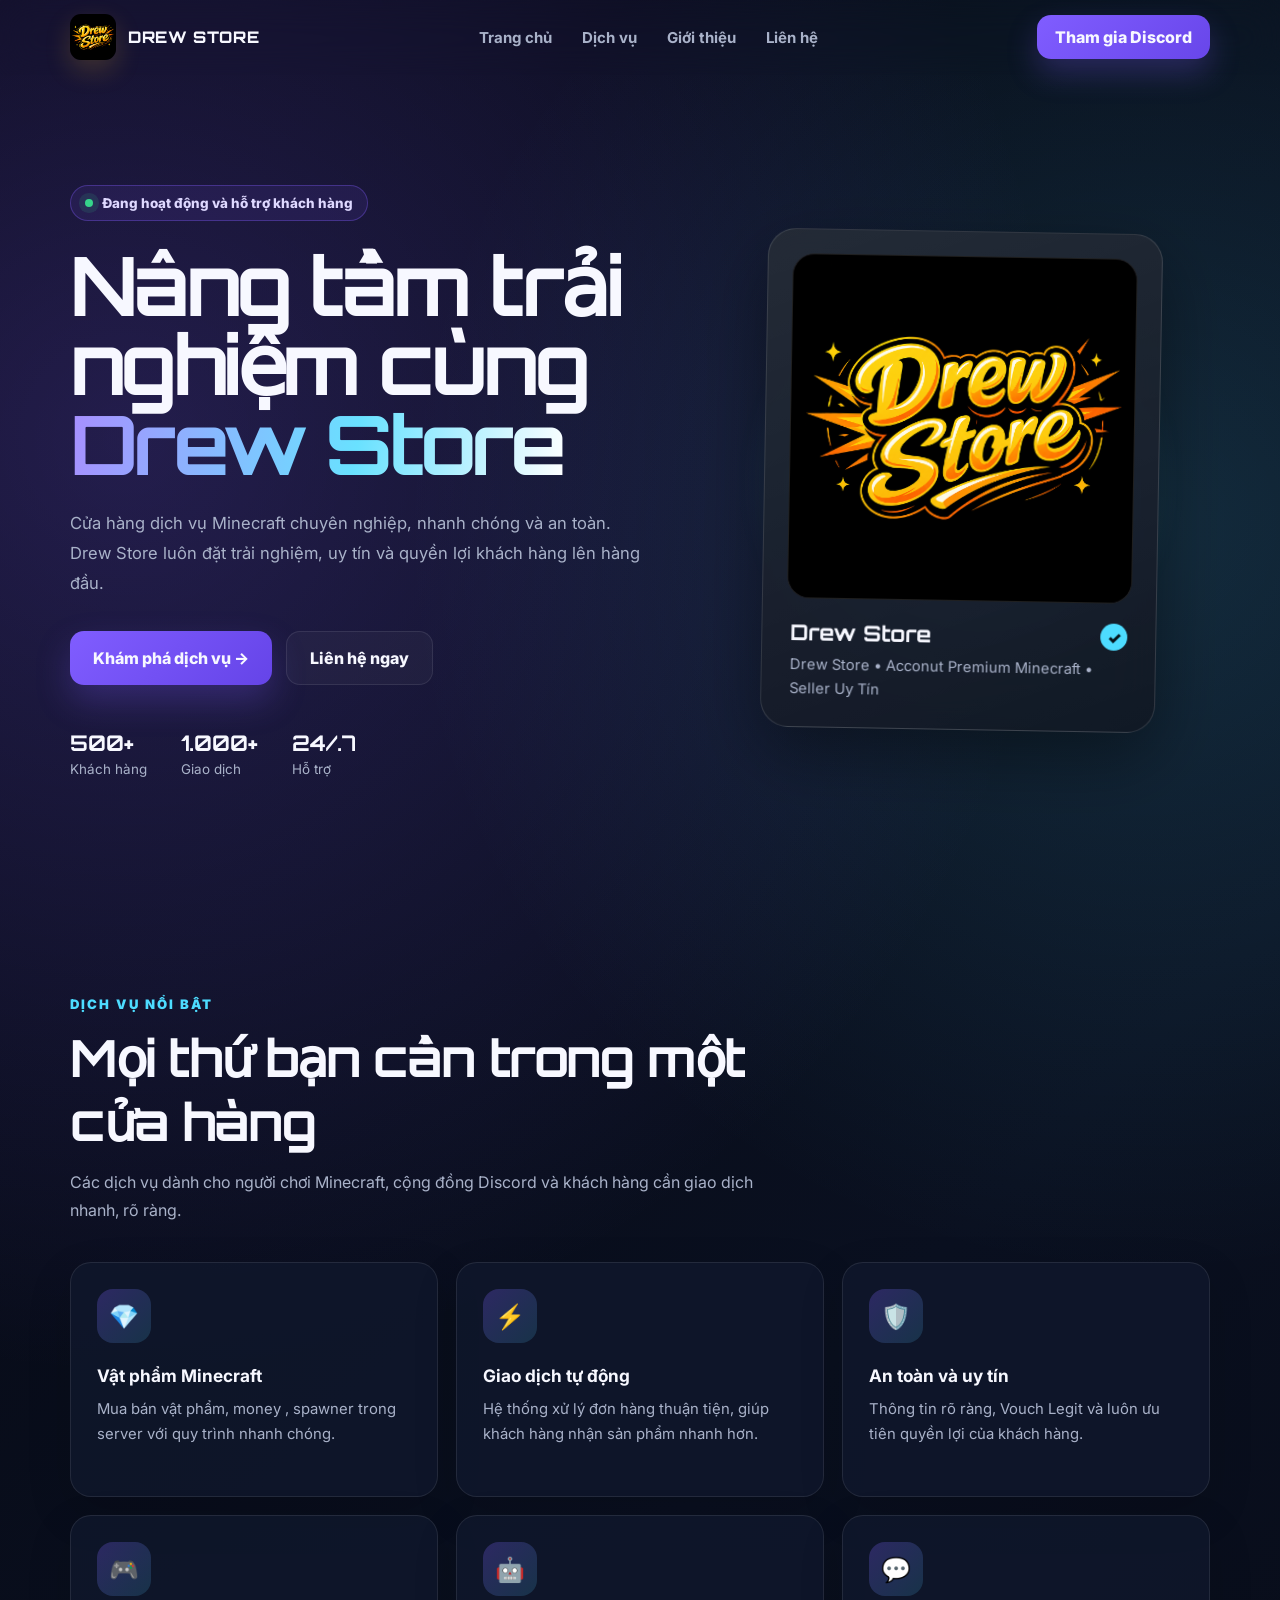
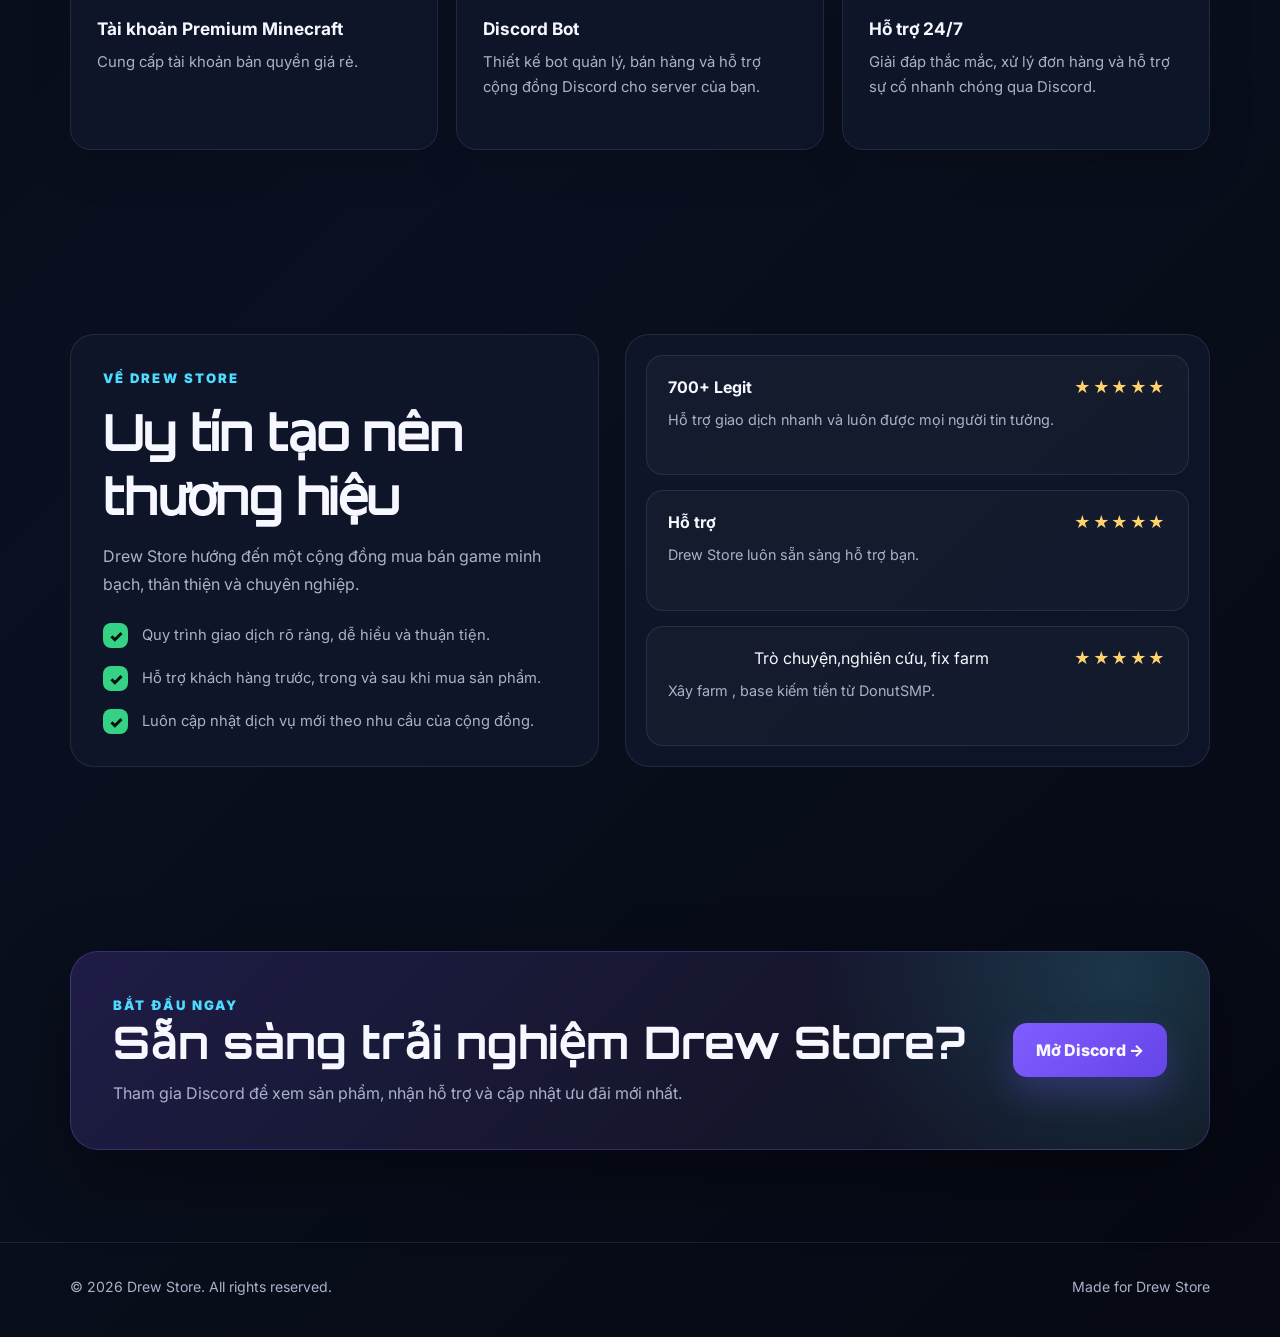
==== index.html @ cfa97493 "Update index.html" ====
<!DOCTYPE html>
<html lang="vi">
<head>
  <meta charset="UTF-8">
  <meta name="viewport" content="width=device-width, initial-scale=1.0">
  <meta name="description" content="Drew Store - Dịch vụ Minecraft uy tín, nhanh chóng và an toàn.">
  <title>Drew Store | Gaming Profile</title>
  <link rel="icon" type="image/png" href="logo.png">
  <link rel="preconnect" href="https://fonts.googleapis.com">
  <link rel="preconnect" href="https://fonts.gstatic.com" crossorigin>
  <link href="https://fonts.googleapis.com/css2?family=Inter:wght@400;500;600;700;800&family=Orbitron:wght@600;700;800&display=swap" rel="stylesheet">

  <style>
    :root{
      --bg:#060814;
      --bg2:#0a1021;
      --card:rgba(17,24,45,.76);
      --line:rgba(255,255,255,.09);
      --text:#f7f8ff;
      --muted:#a9b2c9;
      --purple:#805dff;
      --cyan:#4ddcff;
      --gold:#ffbd25;
      --shadow:0 25px 70px rgba(0,0,0,.4);
    }

    *{box-sizing:border-box;margin:0;padding:0}
    html{scroll-behavior:smooth}
    body{
      min-height:100vh;
      overflow-x:hidden;
      font-family:"Inter",sans-serif;
      color:var(--text);
      background:
        radial-gradient(circle at 10% 15%,rgba(128,93,255,.24),transparent 34%),
        radial-gradient(circle at 90% 18%,rgba(77,220,255,.14),transparent 28%),
        linear-gradient(135deg,#050711 0%,#0a1020 52%,#060913 100%);
    }

    body::before{
      content:"";
      position:fixed;
      inset:0;
      pointer-events:none;
      opacity:.28;
      background-image:
        linear-gradient(rgba(255,255,255,.025) 1px,transparent 1px),
        linear-gradient(90deg,rgba(255,255,255,.025) 1px,transparent 1px);
      background-size:44px 44px;
      mask-image:linear-gradient(to bottom,#000,transparent 95%);
    }

    a{text-decoration:none;color:inherit}
    .container{width:min(1140px,calc(100% - 36px));margin-inline:auto}

    .nav{
      position:sticky;
      top:0;
      z-index:100;
      backdrop-filter:blur(18px);
      border-bottom:1px solid transparent;
      transition:.25s ease;
    }
    .nav.scrolled{
      background:rgba(5,8,18,.82);
      border-color:var(--line);
    }
    .nav-inner{
      height:74px;
      display:flex;
      align-items:center;
      justify-content:space-between;
      gap:24px;
    }
    .brand{
      display:flex;
      align-items:center;
      gap:12px;
      font-family:"Orbitron",sans-serif;
      font-weight:800;
      letter-spacing:.04em;
    }
    .brand img{
      width:46px;
      height:46px;
      object-fit:cover;
      border-radius:11px;
      box-shadow:0 10px 26px rgba(255,189,37,.18);
    }
    .nav-links{
      display:flex;
      gap:30px;
      color:var(--muted);
      font-weight:700;
      font-size:.94rem;
    }
    .nav-links a:hover{color:white}
    .nav-btn,.btn{
      display:inline-flex;
      align-items:center;
      justify-content:center;
      gap:9px;
      border:0;
      border-radius:14px;
      font-weight:800;
      transition:.2s ease;
    }
    .nav-btn{
      padding:12px 18px;
      background:linear-gradient(135deg,var(--purple),#6846ea);
      box-shadow:0 14px 30px rgba(128,93,255,.26);
    }
    .nav-btn:hover,.btn:hover{transform:translateY(-2px)}
    .menu-btn{
      display:none;
      width:44px;
      height:44px;
      border:1px solid var(--line);
      border-radius:12px;
      color:white;
      background:var(--card);
      font-size:1.2rem;
    }

    .hero{
      min-height:calc(100vh - 74px);
      display:grid;
      grid-template-columns:1.08fr .92fr;
      align-items:center;
      gap:58px;
      padding:72px 0 86px;
    }
    .badge{
      display:inline-flex;
      align-items:center;
      gap:9px;
      padding:9px 14px;
      margin-bottom:24px;
      border:1px solid rgba(128,93,255,.34);
      border-radius:999px;
      color:#ded8ff;
      background:rgba(128,93,255,.1);
      font-weight:800;
      font-size:.84rem;
    }
    .badge-dot{
      width:8px;height:8px;border-radius:50%;
      background:#36d58b;
      box-shadow:0 0 0 6px rgba(54,213,139,.12);
    }
    h1{
      font-family:"Orbitron",sans-serif;
      font-size:clamp(3rem,6.4vw,6rem);
      line-height:.97;
      letter-spacing:-.055em;
    }
    .gradient{
      color:transparent;
      background:linear-gradient(100deg,#a88eff,#69e1ff 58%,#fff);
      background-clip:text;
      -webkit-background-clip:text;
    }
    .hero p{
      max-width:650px;
      margin-top:26px;
      color:var(--muted);
      line-height:1.8;
      font-size:1.04rem;
    }
    .hero-actions{
      display:flex;
      flex-wrap:wrap;
      gap:14px;
      margin-top:32px;
    }
    .btn{
      min-height:54px;
      padding:0 23px;
    }
    .btn-primary{
      background:linear-gradient(135deg,var(--purple),#6544e8);
      box-shadow:0 16px 34px rgba(128,93,255,.25);
    }
    .btn-secondary{
      border:1px solid var(--line);
      background:rgba(255,255,255,.035);
    }
    .stats{
      display:flex;
      flex-wrap:wrap;
      gap:34px;
      margin-top:44px;
    }
    .stat strong{
      display:block;
      font-family:"Orbitron",sans-serif;
      font-size:1.35rem;
    }
    .stat span{
      display:block;
      margin-top:5px;
      color:var(--muted);
      font-size:.84rem;
    }

    .profile-wrap{position:relative;display:grid;place-items:center}
    .glow{
      position:absolute;
      width:430px;height:430px;border-radius:50%;
      background:radial-gradient(circle,rgba(128,93,255,.26),rgba(77,220,255,.1) 50%,transparent 72%);
      filter:blur(8px);
      animation:pulse 4s ease-in-out infinite;
    }
    @keyframes pulse{50%{transform:scale(1.06);opacity:.75}}
    .profile-card{
      position:relative;
      width:min(100%,395px);
      padding:24px;
      border:1px solid rgba(255,255,255,.13);
      border-radius:28px;
      background:
        linear-gradient(160deg,rgba(255,255,255,.1),rgba(255,255,255,.025)),
        rgba(10,16,29,.88);
      box-shadow:var(--shadow);
      backdrop-filter:blur(20px);
      transform:rotate(1deg);
    }
    .logo-frame{
      width:100%;
      aspect-ratio:1;
      overflow:hidden;
      border:1px solid rgba(255,255,255,.12);
      border-radius:22px;
      background:#000;
      box-shadow:inset 0 0 50px rgba(128,93,255,.13);
    }
    .logo-frame img{
      width:100%;
      height:100%;
      display:block;
      object-fit:cover;
      object-position:center;
    }
    .profile-info{padding:20px 4px 2px}
    .profile-row{
      display:flex;
      align-items:center;
      justify-content:space-between;
      gap:14px;
    }
    .profile-info h2{
      font-family:"Orbitron",sans-serif;
      font-size:1.35rem;
    }
    .verified{
      width:27px;height:27px;
      display:grid;place-items:center;
      border-radius:50%;
      color:#041219;
      background:var(--cyan);
      font-weight:900;
    }
    .profile-info p{
      margin-top:8px;
      color:var(--muted);
      line-height:1.6;
      font-size:.92rem;
    }

    section{padding:92px 0}
    .section-head{max-width:700px;margin-bottom:38px}
    .eyebrow{
      color:var(--cyan);
      font-size:.82rem;
      font-weight:900;
      letter-spacing:.16em;
      text-transform:uppercase;
    }
    .section-title{
      margin-top:12px;
      font-family:"Orbitron",sans-serif;
      font-size:clamp(2rem,4vw,3.2rem);
      letter-spacing:-.04em;
    }
    .section-desc{
      margin-top:15px;
      color:var(--muted);
      line-height:1.75;
    }

    .services{
      display:grid;
      grid-template-columns:repeat(3,1fr);
      gap:18px;
    }
    .service{
      min-height:235px;
      padding:26px;
      border:1px solid var(--line);
      border-radius:21px;
      background:var(--card);
      box-shadow:0 16px 45px rgba(0,0,0,.14);
      transition:.25s ease;
    }
    .service:hover{
      transform:translateY(-7px);
      border-color:rgba(128,93,255,.44);
    }
    .service-icon{
      width:54px;height:54px;
      display:grid;place-items:center;
      border-radius:16px;
      font-size:1.5rem;
      background:linear-gradient(135deg,rgba(128,93,255,.27),rgba(77,220,255,.15));
    }
    .service h3{margin-top:22px;font-size:1.08rem}
    .service p{margin-top:11px;color:var(--muted);line-height:1.7;font-size:.93rem}

    .about-grid{
      display:grid;
      grid-template-columns:.95fr 1.05fr;
      gap:26px;
    }
    .panel{
      border:1px solid var(--line);
      border-radius:24px;
      background:var(--card);
    }
    .about-panel{padding:32px}
    .checks{display:grid;gap:18px;margin-top:25px}
    .check{display:flex;gap:14px}
    .check-mark{
      width:25px;height:25px;flex:0 0 auto;
      display:grid;place-items:center;
      border-radius:8px;
      color:#04110a;
      background:#35d286;
      font-weight:900;
    }
    .check p{color:var(--muted);line-height:1.65;font-size:.92rem}
    .reviews{display:grid;gap:15px;padding:20px}
    .review{
      padding:21px;
      border:1px solid var(--line);
      border-radius:17px;
      background:rgba(255,255,255,.028);
    }
    .review-top{display:flex;justify-content:space-between;gap:15px}
    .stars{color:#ffd26b;letter-spacing:.1em}
    .review p{margin-top:11px;color:var(--muted);line-height:1.65;font-size:.9rem}

    .cta{
      padding:42px;
      display:flex;
      align-items:center;
      justify-content:space-between;
      gap:30px;
      border:1px solid rgba(128,93,255,.28);
      border-radius:28px;
      background:
        radial-gradient(circle at 92% 12%,rgba(77,220,255,.17),transparent 28%),
        linear-gradient(135deg,rgba(128,93,255,.18),rgba(255,255,255,.035));
      box-shadow:var(--shadow);
    }
    .cta h2{
      font-family:"Orbitron",sans-serif;
      font-size:clamp(1.7rem,4vw,2.8rem);
    }
    .cta p{margin-top:11px;color:var(--muted);line-height:1.6}

    footer{
      padding:35px 0 42px;
      border-top:1px solid var(--line);
      color:var(--muted);
      font-size:.88rem;
    }
    .footer-inner{
      display:flex;
      align-items:center;
      justify-content:space-between;
      gap:20px;
    }

    .reveal{
      opacity:0;
      transform:translateY(24px);
      transition:opacity .7s ease,transform .7s ease;
    }
    .reveal.show{opacity:1;transform:none}

    @media(max-width:860px){
      .nav-links{
        position:fixed;
        top:74px;
        left:18px;
        right:18px;
        display:none;
        flex-direction:column;
        padding:20px;
        border:1px solid var(--line);
        border-radius:18px;
        background:rgba(7,11,22,.97);
        box-shadow:var(--shadow);
      }
      .nav-links.open{display:flex}
      .nav-btn{display:none}
      .menu-btn{display:grid;place-items:center}
      .hero{grid-template-columns:1fr;text-align:center;padding-top:56px}
      .hero p{margin-inline:auto}
      .hero-actions,.stats{justify-content:center}
      .profile-wrap{margin-top:20px}
      .services{grid-template-columns:1fr 1fr}
      .about-grid{grid-template-columns:1fr}
      .cta{align-items:flex-start;flex-direction:column}
    }

    @media(max-width:560px){
      .container{width:min(100% - 26px,1140px)}
      h1{font-size:clamp(2.6rem,16vw,4rem)}
      .hero-actions{flex-direction:column}
      .btn{width:100%}
      .services{grid-template-columns:1fr}
      section{padding:72px 0}
      .cta{padding:28px}
      .footer-inner{flex-direction:column;text-align:center}
      .glow{width:310px;height:310px}
    }
  </style>
</head>

<body>
  <nav class="nav" id="nav">
    <div class="container nav-inner">
      <a class="brand" href="#home">
        <img src="logo.png" alt="Drew Store">
        <span>DREW STORE</span>
      </a>

      <div class="nav-links" id="navLinks">
        <a href="#home">Trang chủ</a>
        <a href="#services">Dịch vụ</a>
        <a href="#about">Giới thiệu</a>
        <a href="#contact">Liên hệ</a>
      </div>

      <a class="nav-btn" href="https://discord.gg/drewstore" target="_blank" rel="noopener">Tham gia Discord</a>
      <button class="menu-btn" id="menuBtn" aria-label="Mở menu">☰</button>
    </div>
  </nav>

  <main>
    <section class="container hero" id="home">
      <div class="reveal">
        <div class="badge"><span class="badge-dot"></span>Đang hoạt động và hỗ trợ khách hàng</div>
        <h1>Nâng tầm trải nghiệm cùng <span class="gradient">Drew Store</span></h1>
        <p>Cửa hàng dịch vụ Minecraft chuyên nghiệp, nhanh chóng và an toàn. Drew Store luôn đặt trải nghiệm, uy tín và quyền lợi khách hàng lên hàng đầu.</p>

        <div class="hero-actions">
          <a class="btn btn-primary" href="#services">Khám phá dịch vụ →</a>
          <a class="btn btn-secondary" href="#contact">Liên hệ ngay</a>
        </div>

        <div class="stats">
          <div class="stat"><strong>500+</strong><span>Khách hàng</span></div>
          <div class="stat"><strong>1.000+</strong><span>Giao dịch</span></div>
          <div class="stat"><strong>24/.7</strong><span>Hỗ trợ</span></div>
        </div>
      </div>

      <div class="profile-wrap reveal">
        <div class="glow"></div>
        <article class="profile-card">
          <div class="logo-frame">
            <img src="logo.png" alt="Logo Drew Store">
          </div>

          <div class="profile-info">
            <div class="profile-row">
              <h2>Drew Store</h2>
              <span class="verified">✓</span>
            </div>
            <p>Drew Store • Acconut Premium Minecraft • Seller Uy Tín</p>
          </div>
        </article>
      </div>
    </section>

    <section id="services">
      <div class="container">
        <div class="section-head reveal">
          <span class="eyebrow">Dịch vụ nổi bật</span>
          <h2 class="section-title">Mọi thứ bạn cần trong một cửa hàng</h2>
          <p class="section-desc">Các dịch vụ dành cho người chơi Minecraft, cộng đồng Discord và khách hàng cần giao dịch nhanh, rõ ràng.</p>
        </div>

        <div class="services">
          <article class="service reveal"><div class="service-icon">💎</div><h3>Vật phẩm Minecraft</h3><p>Mua bán vật phẩm, money , spawner trong server với quy trình nhanh chóng.</p></article>
          <article class="service reveal"><div class="service-icon">⚡</div><h3>Giao dịch tự động</h3><p>Hệ thống xử lý đơn hàng thuận tiện, giúp khách hàng nhận sản phẩm nhanh hơn.</p></article>
          <article class="service reveal"><div class="service-icon">🛡️</div><h3>An toàn và uy tín</h3><p>Thông tin rõ ràng, Vouch Legit và luôn ưu tiên quyền lợi của khách hàng.</p></article>
          <article class="service reveal"><div class="service-icon">🎮</div><h3>Tài khoản Premium Minecraft</h3><p>Cung cấp tài khoản bản quyền giá rẻ.</p></article>
          <article class="service reveal"><div class="service-icon">🤖</div><h3>Discord Bot</h3><p>Thiết kế bot quản lý, bán hàng và hỗ trợ cộng đồng Discord cho server của bạn.</p></article>
          <article class="service reveal"><div class="service-icon">💬</div><h3>Hỗ trợ 24/7</h3><p>Giải đáp thắc mắc, xử lý đơn hàng và hỗ trợ sự cố nhanh chóng qua Discord.</p></article>
        </div>
      </div>
    </section>

    <section id="about">
      <div class="container about-grid">
        <article class="panel about-panel reveal">
          <span class="eyebrow">Về Drew Store</span>
          <h2 class="section-title">Uy tín tạo nên thương hiệu</h2>
          <p class="section-desc">Drew Store hướng đến một cộng đồng mua bán game minh bạch, thân thiện và chuyên nghiệp.</p>
          <div class="checks">
            <div class="check"><span class="check-mark">✓</span><p>Quy trình giao dịch rõ ràng, dễ hiểu và thuận tiện.</p></div>
            <div class="check"><span class="check-mark">✓</span><p>Hỗ trợ khách hàng trước, trong và sau khi mua sản phẩm.</p></div>
            <div class="check"><span class="check-mark">✓</span><p>Luôn cập nhật dịch vụ mới theo nhu cầu của cộng đồng.</p></div>
          </div>
        </article>

        <div class="panel reviews reveal">
          <article class="review"><div class="review-top"><strong>700+ Legit</strong><span class="stars">★★★★★</span></div><p>Hỗ trợ giao dịch nhanh và luôn được mọi người tin tưởng.</p></article>
          <article class="review"><div class="review-top"><strong>Hỗ trợ</strong><span class="stars">★★★★★</span></div><p>Drew Store luôn sẵn sàng hỗ trợ bạn.</p></article>
          <article class="review"><div class="review-top"><strong></strong>Trò chuyện,nghiên cứu, fix farm</strong><span class="stars">★★★★★</span></div><p>Xây farm , base kiếm tiền từ DonutSMP.</p></article>
        </div>
      </div>
    </section>

    <section id="contact">
      <div class="container">
        <div class="cta reveal">
          <div>
            <span class="eyebrow">Bắt đầu ngay</span>
            <h2>Sẵn sàng trải nghiệm Drew Store?</h2>
            <p>Tham gia Discord để xem sản phẩm, nhận hỗ trợ và cập nhật ưu đãi mới nhất.</p>
          </div>
          <a class="btn btn-primary" href="https://discord.gg/drewstore" target="_blank" rel="noopener">Mở Discord →</a>
        </div>
      </div>
    </section>
  </main>

  <footer>
    <div class="container footer-inner">
      <p>© <span id="year"></span> Drew Store. All rights reserved.</p>
      <p>Made for Drew Store</p>
    </div>
  </footer>

  <script>
    const nav = document.getElementById("nav");
    const menuBtn = document.getElementById("menuBtn");
    const navLinks = document.getElementById("navLinks");

    window.addEventListener("scroll", () => {
      nav.classList.toggle("scrolled", window.scrollY > 14);
    });

    menuBtn.addEventListener("click", () => {
      navLinks.classList.toggle("open");
      menuBtn.textContent = navLinks.classList.contains("open") ? "✕" : "☰";
    });

    document.querySelectorAll(".nav-links a").forEach(link => {
      link.addEventListener("click", () => {
        navLinks.classList.remove("open");
        menuBtn.textContent = "☰";
      });
    });

    const observer = new IntersectionObserver(entries => {
      entries.forEach(entry => {
        if (entry.isIntersecting) {
          entry.target.classList.add("show");
          observer.unobserve(entry.target);
        }
      });
    }, { threshold: 0.12 });

    document.querySelectorAll(".reveal").forEach(el => observer.observe(el));
    document.getElementById("year").textContent = new Date().getFullYear();
  </script>
</body>
</html>
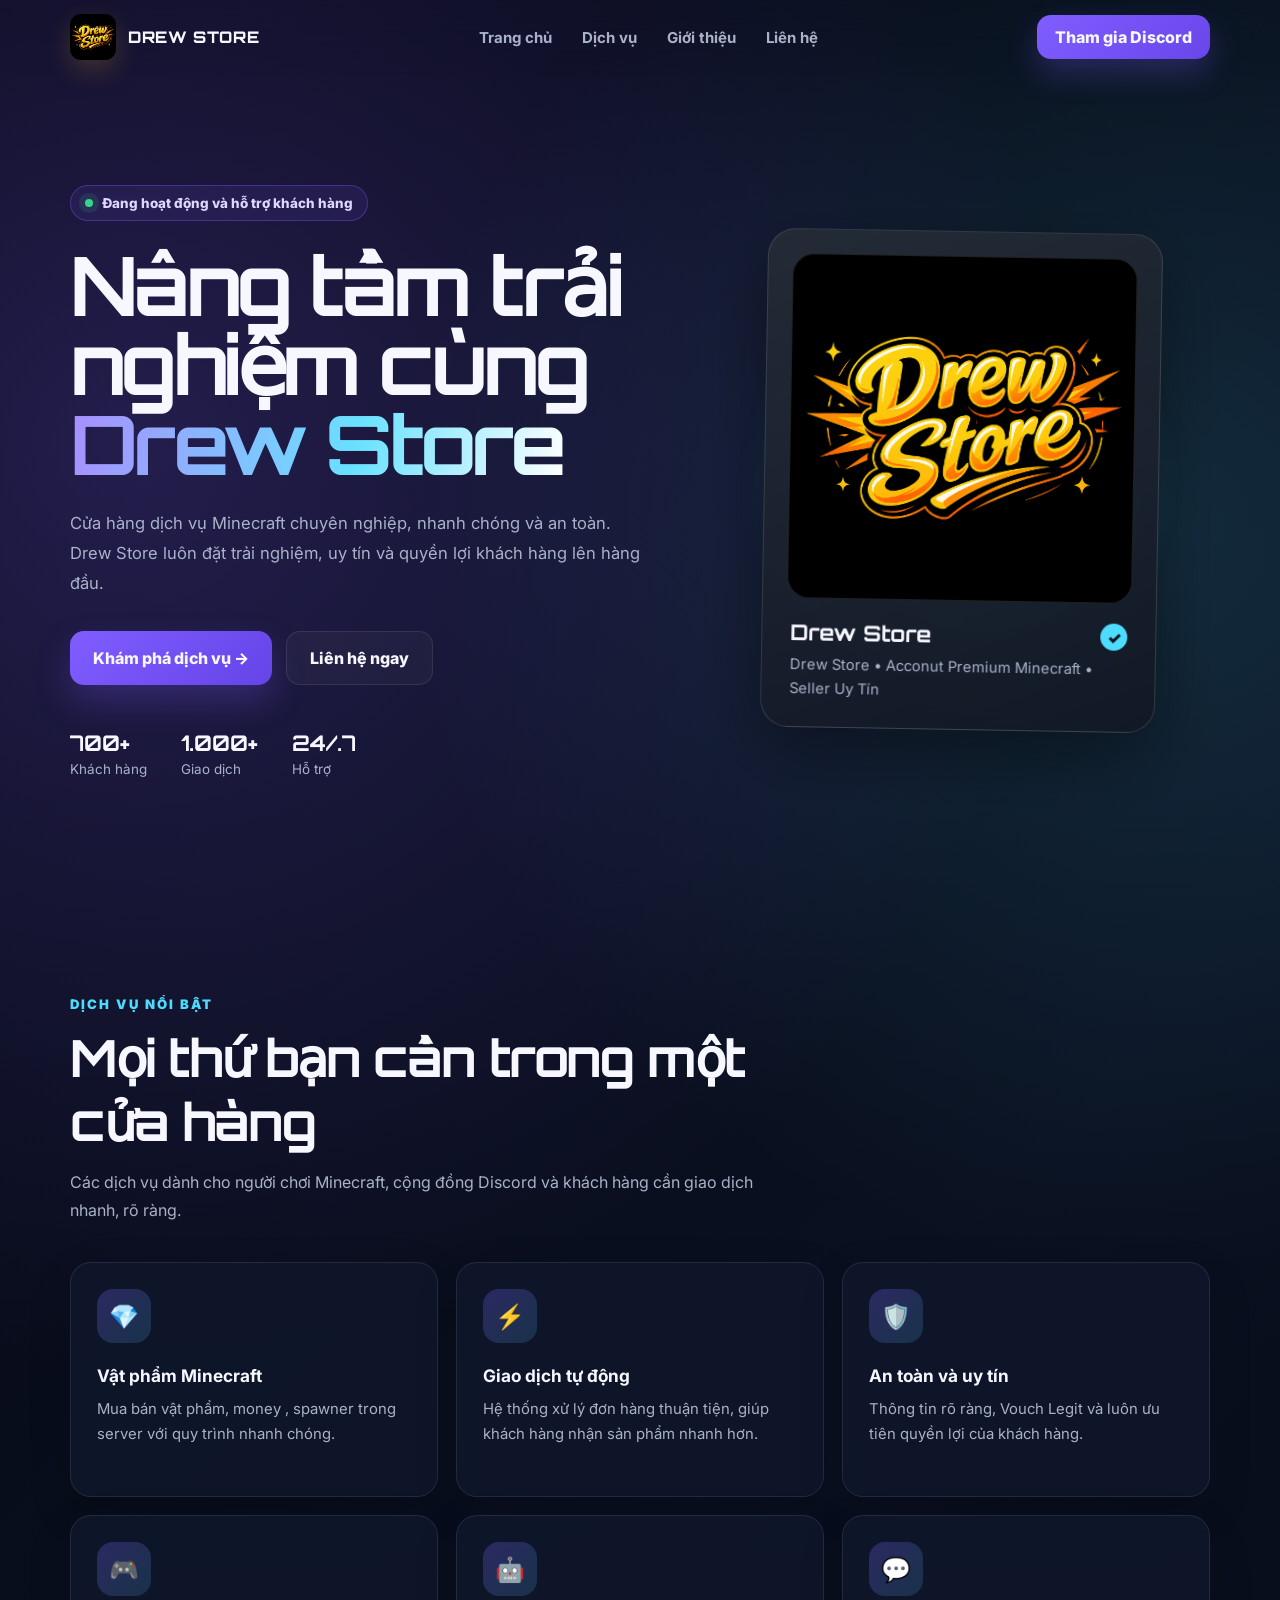
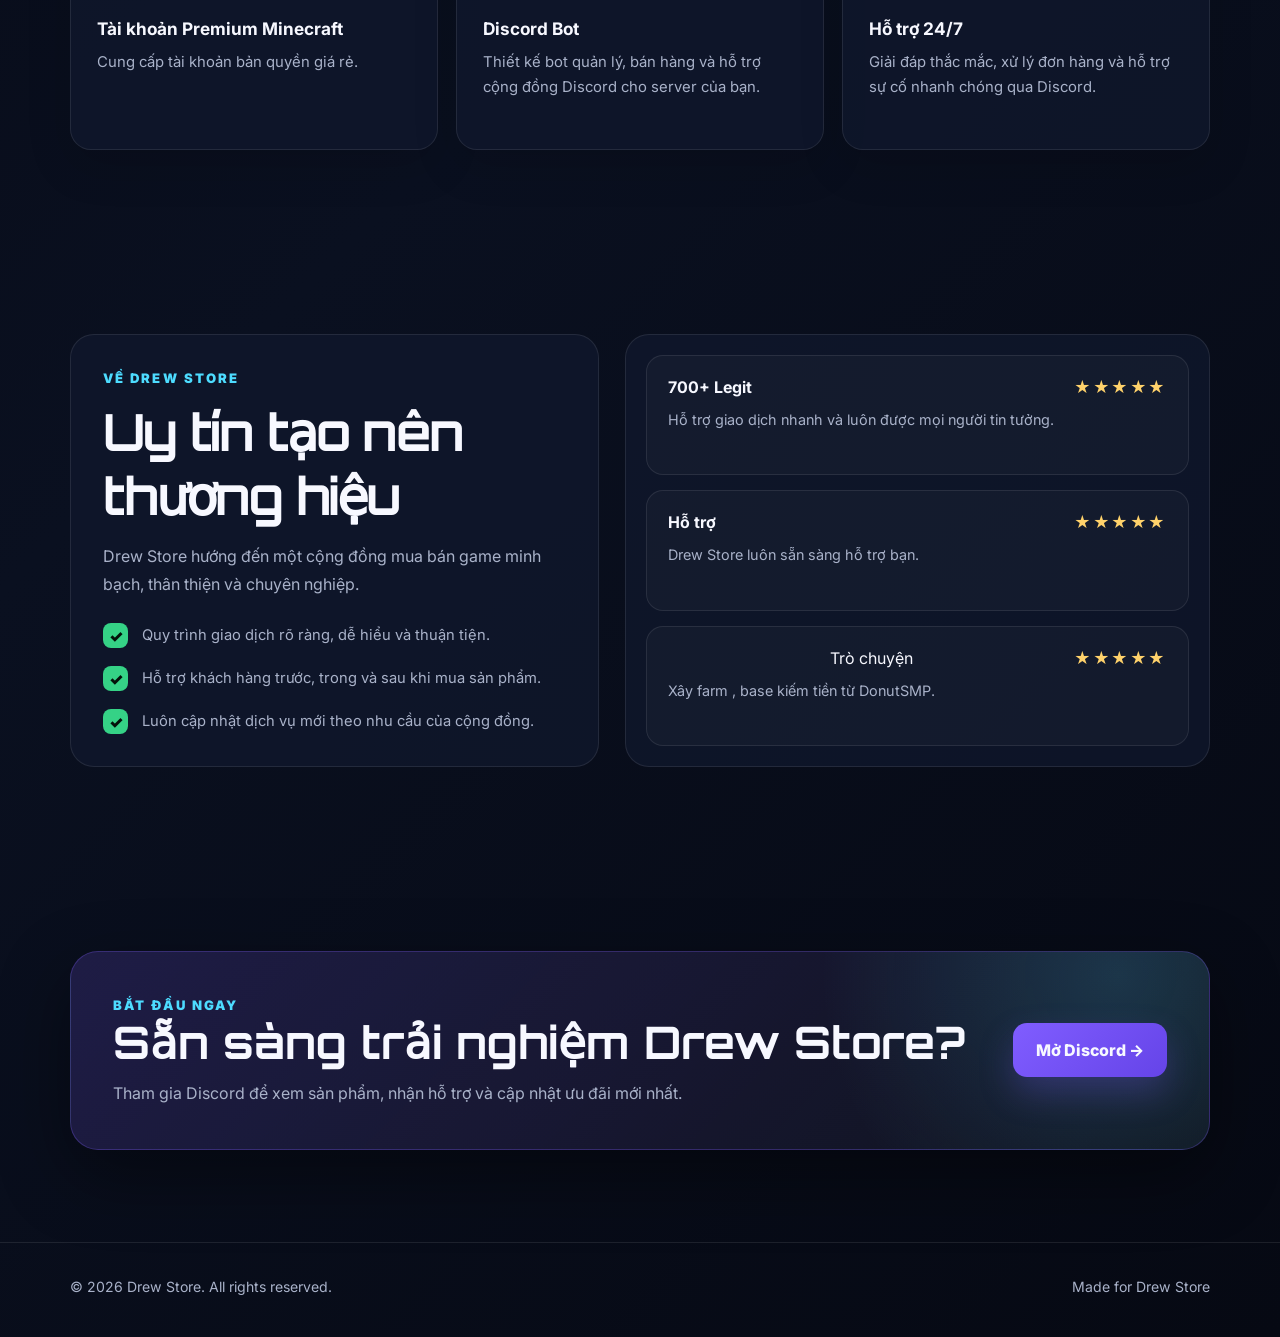
==== commit 9a57570b: "Update index.html" ====
--- a/index.html
+++ b/index.html
@@ -461,7 +461,7 @@
         </div>
 
         <div class="stats">
-          <div class="stat"><strong>500+</strong><span>Khách hàng</span></div>
+          <div class="stat"><strong>700+</strong><span>Khách hàng</span></div>
           <div class="stat"><strong>1.000+</strong><span>Giao dịch</span></div>
           <div class="stat"><strong>24/.7</strong><span>Hỗ trợ</span></div>
         </div>
@@ -520,7 +520,7 @@
         <div class="panel reviews reveal">
           <article class="review"><div class="review-top"><strong>700+ Legit</strong><span class="stars">★★★★★</span></div><p>Hỗ trợ giao dịch nhanh và luôn được mọi người tin tưởng.</p></article>
           <article class="review"><div class="review-top"><strong>Hỗ trợ</strong><span class="stars">★★★★★</span></div><p>Drew Store luôn sẵn sàng hỗ trợ bạn.</p></article>
-          <article class="review"><div class="review-top"><strong></strong>Trò chuyện,nghiên cứu, fix farm</strong><span class="stars">★★★★★</span></div><p>Xây farm , base kiếm tiền từ DonutSMP.</p></article>
+          <article class="review"><div class="review-top"><strong></strong>Trò chuyện</strong><span class="stars">★★★★★</span></div><p>Xây farm , base kiếm tiền từ DonutSMP.</p></article>
         </div>
       </div>
     </section>
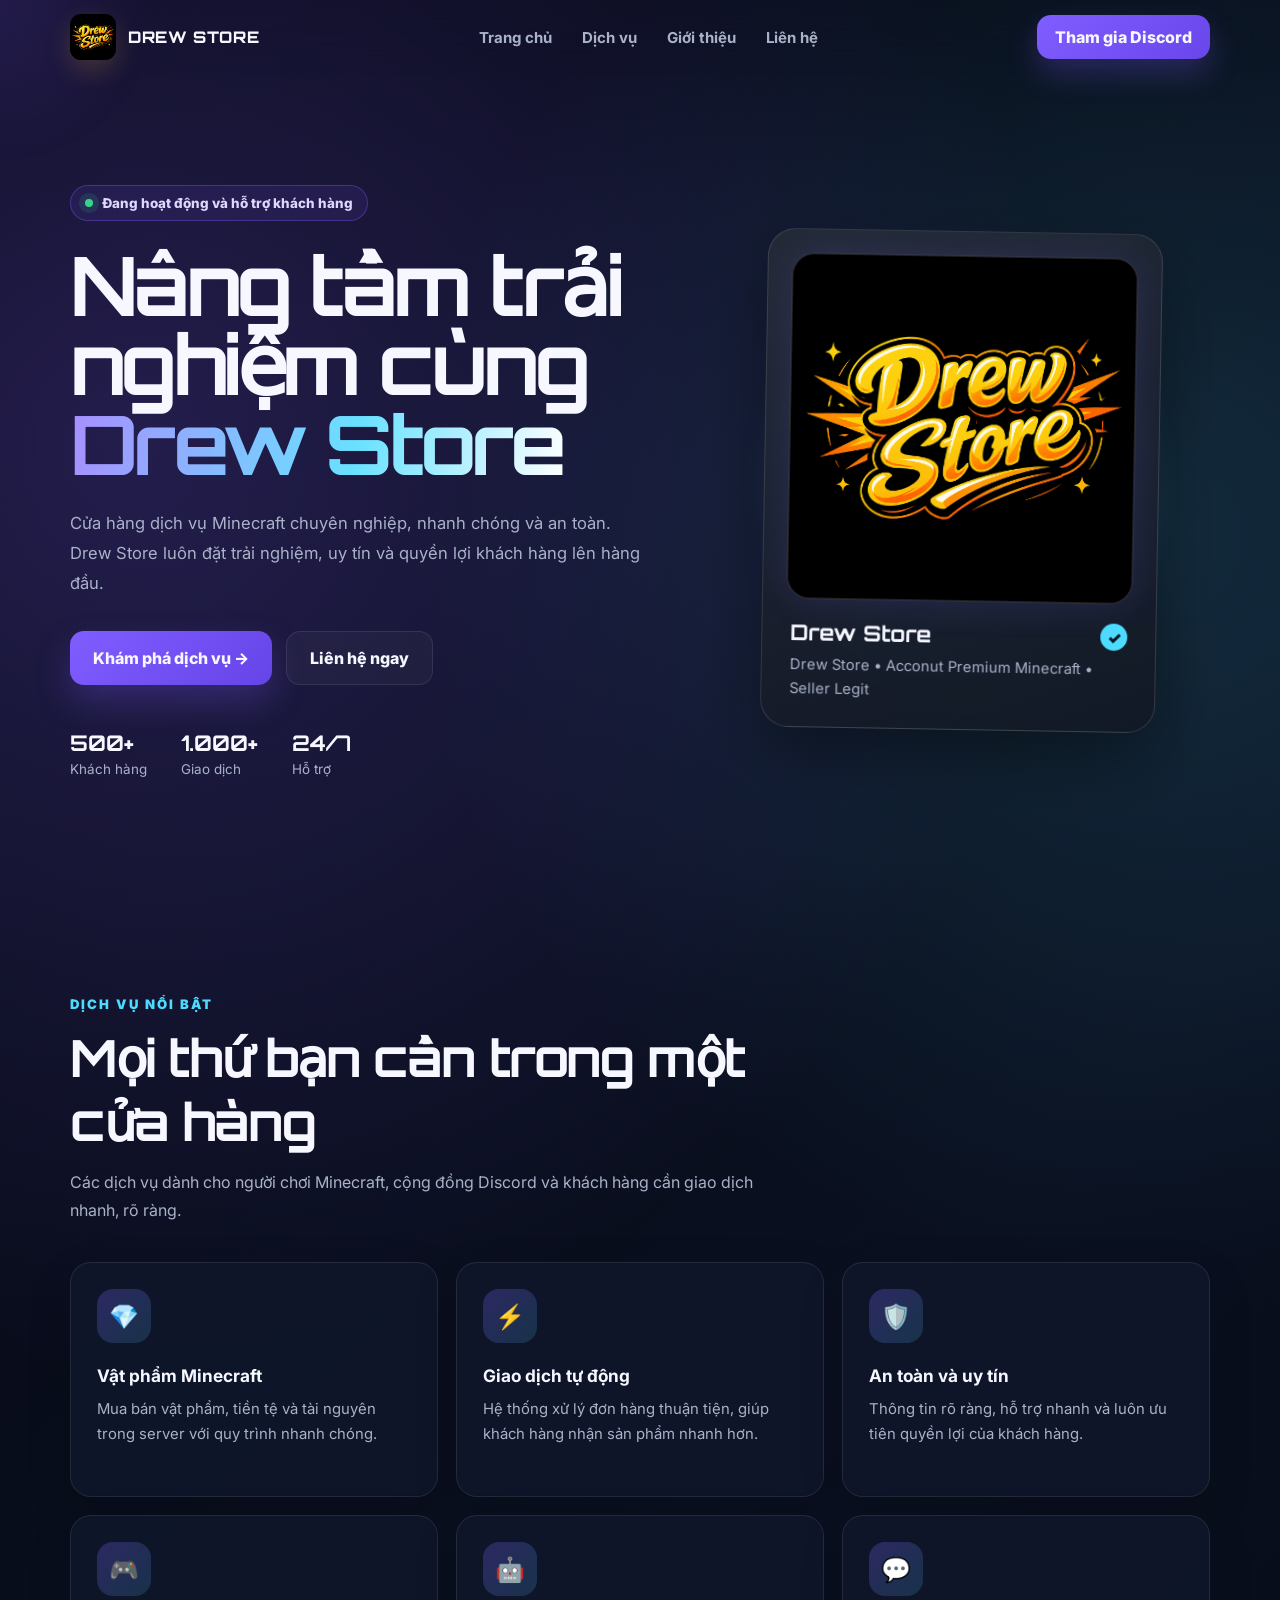
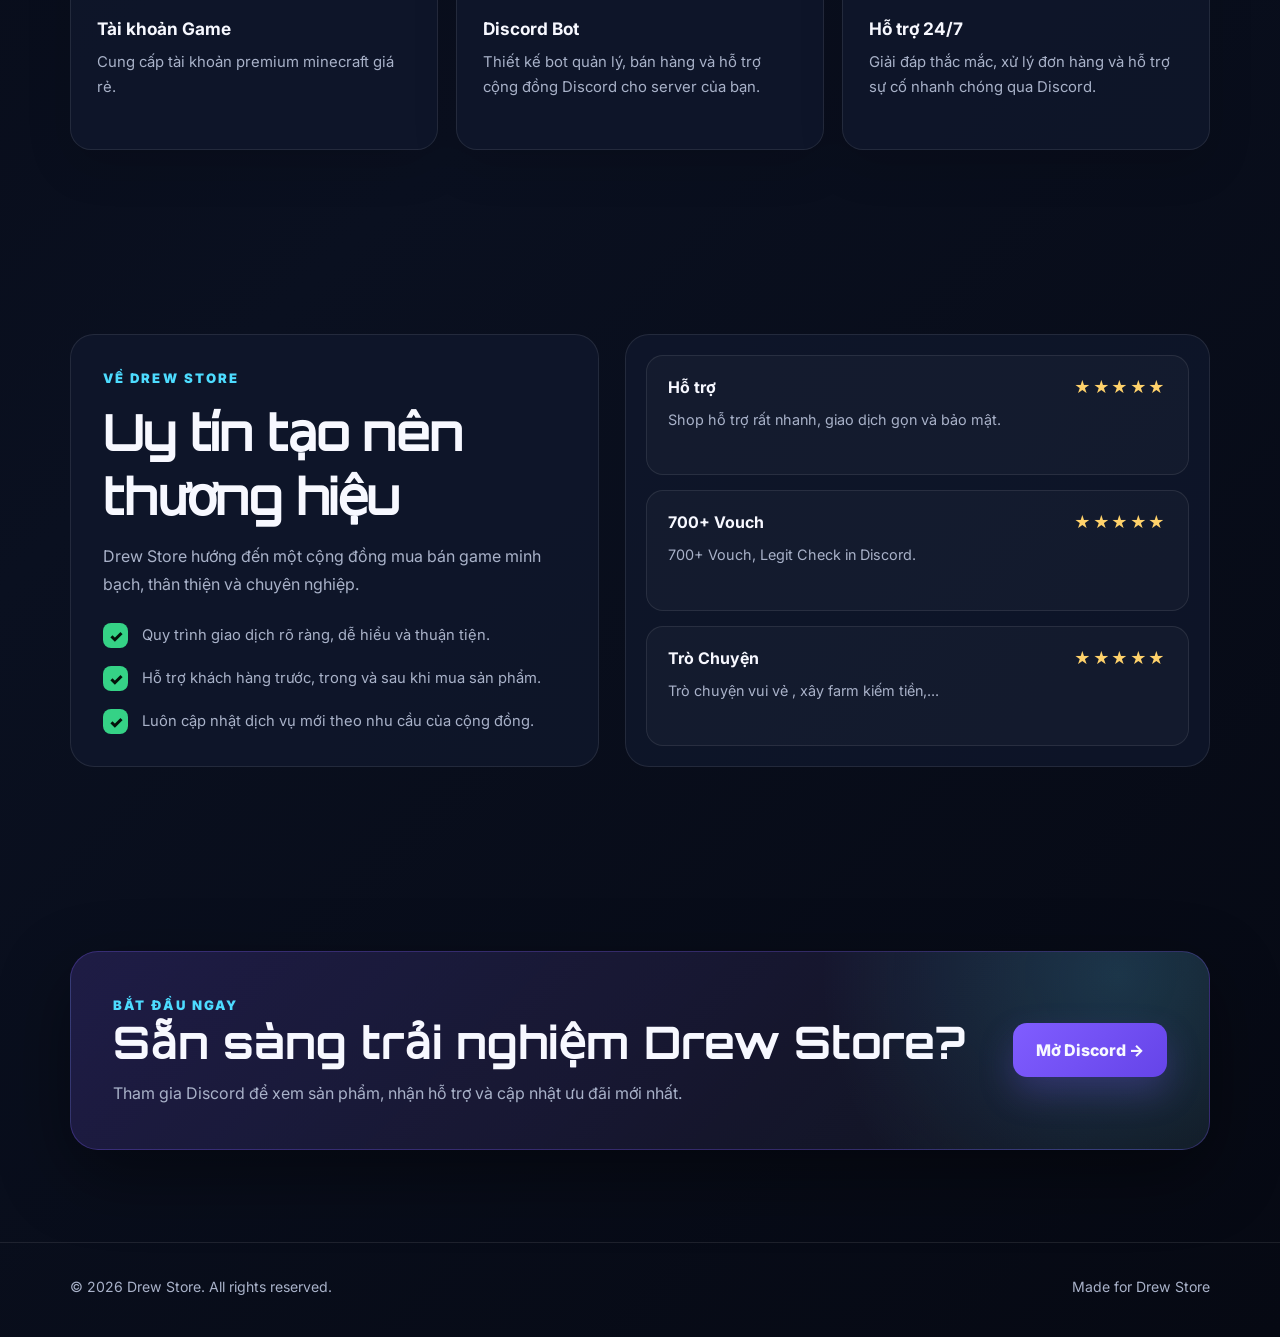
==== commit 7813bb65: "Rename index(2).html to index.html" ====
--- a/index.html
+++ b/index.html
@@ -425,10 +425,180 @@
       .footer-inner{flex-direction:column;text-align:center}
       .glow{width:310px;height:310px}
     }
+
+    /* ===== GIAI ĐOẠN 1: HIỆU ỨNG TRANG TRÍ ===== */
+
+    #particles{
+      position:fixed;
+      inset:0;
+      z-index:-1;
+      pointer-events:none;
+      overflow:hidden;
+    }
+
+    .particle{
+      position:absolute;
+      bottom:-30px;
+      width:4px;
+      height:4px;
+      border-radius:50%;
+      background:rgba(255,255,255,.8);
+      box-shadow:0 0 12px rgba(128,93,255,.9);
+      animation:particleRise linear infinite;
+      opacity:0;
+    }
+
+    @keyframes particleRise{
+      0%{
+        transform:translate3d(0,0,0) scale(.6);
+        opacity:0;
+      }
+      12%{opacity:.75}
+      80%{opacity:.45}
+      100%{
+        transform:translate3d(var(--drift),-115vh,0) scale(1.35);
+        opacity:0;
+      }
+    }
+
+    .brand img,
+    .logo-frame{
+      transition:transform .35s ease,filter .35s ease,box-shadow .35s ease;
+    }
+
+    .brand:hover img{
+      transform:rotate(-4deg) scale(1.08);
+      filter:drop-shadow(0 0 12px rgba(128,93,255,.7));
+    }
+
+    .logo-frame{
+      position:relative;
+      isolation:isolate;
+      box-shadow:
+        inset 0 0 50px rgba(128,93,255,.13),
+        0 0 0 1px rgba(255,255,255,.04),
+        0 0 38px rgba(128,93,255,.16);
+    }
+
+    .logo-frame::after{
+      content:"";
+      position:absolute;
+      inset:-35%;
+      z-index:2;
+      pointer-events:none;
+      background:linear-gradient(
+        115deg,
+        transparent 35%,
+        rgba(255,255,255,.18) 49%,
+        transparent 63%
+      );
+      transform:translateX(-70%) rotate(8deg);
+      transition:transform .75s ease;
+    }
+
+    .profile-card:hover .logo-frame::after{
+      transform:translateX(70%) rotate(8deg);
+    }
+
+    .profile-card:hover .logo-frame{
+      filter:drop-shadow(0 0 18px rgba(128,93,255,.45));
+    }
+
+    .profile-card{
+      transform-style:preserve-3d;
+      will-change:transform;
+      transition:transform .18s ease-out,box-shadow .25s ease;
+    }
+
+    .profile-card:hover{
+      box-shadow:
+        0 30px 80px rgba(0,0,0,.48),
+        0 0 38px rgba(128,93,255,.13);
+    }
+
+    .nav-btn,
+    .btn-primary{
+      position:relative;
+      overflow:hidden;
+      isolation:isolate;
+    }
+
+    .nav-btn::before,
+    .btn-primary::before{
+      content:"";
+      position:absolute;
+      top:-50%;
+      left:-70%;
+      width:44%;
+      height:200%;
+      z-index:-1;
+      background:linear-gradient(
+        90deg,
+        transparent,
+        rgba(255,255,255,.34),
+        transparent
+      );
+      transform:rotate(18deg);
+      transition:left .65s ease;
+    }
+
+    .nav-btn:hover::before,
+    .btn-primary:hover::before{
+      left:130%;
+    }
+
+    .nav-btn:hover,
+    .btn-primary:hover{
+      box-shadow:
+        0 18px 38px rgba(128,93,255,.36),
+        0 0 20px rgba(77,220,255,.13);
+    }
+
+    .cursor-glow{
+      position:fixed;
+      z-index:-1;
+      width:320px;
+      height:320px;
+      border-radius:50%;
+      pointer-events:none;
+      opacity:.22;
+      filter:blur(18px);
+      background:radial-gradient(circle,rgba(128,93,255,.7),transparent 68%);
+      transform:translate(-50%,-50%);
+      transition:opacity .2s ease;
+    }
+
+    @media(max-width:860px){
+      .profile-card{
+        transform:none !important;
+      }
+      .cursor-glow{
+        display:none;
+      }
+    }
+
+    @media(prefers-reduced-motion:reduce){
+      .particle,
+      .glow{
+        animation:none !important;
+      }
+      .profile-card,
+      .brand img,
+      .logo-frame,
+      .nav-btn,
+      .btn{
+        transition:none !important;
+      }
+    }
+
   </style>
 </head>
 
 <body>
+
+  <div id="particles" aria-hidden="true"></div>
+  <div class="cursor-glow" id="cursorGlow" aria-hidden="true"></div>
+
   <nav class="nav" id="nav">
     <div class="container nav-inner">
       <a class="brand" href="#home">
@@ -461,9 +631,9 @@
         </div>
 
         <div class="stats">
-          <div class="stat"><strong>700+</strong><span>Khách hàng</span></div>
+          <div class="stat"><strong>500+</strong><span>Khách hàng</span></div>
           <div class="stat"><strong>1.000+</strong><span>Giao dịch</span></div>
-          <div class="stat"><strong>24/.7</strong><span>Hỗ trợ</span></div>
+          <div class="stat"><strong>24/7</strong><span>Hỗ trợ</span></div>
         </div>
       </div>
 
@@ -479,7 +649,7 @@
               <h2>Drew Store</h2>
               <span class="verified">✓</span>
             </div>
-            <p>Drew Store • Acconut Premium Minecraft • Seller Uy Tín</p>
+            <p>Drew Store • Acconut Premium Minecraft • Seller Legit</p>
           </div>
         </article>
       </div>
@@ -494,10 +664,10 @@
         </div>
 
         <div class="services">
-          <article class="service reveal"><div class="service-icon">💎</div><h3>Vật phẩm Minecraft</h3><p>Mua bán vật phẩm, money , spawner trong server với quy trình nhanh chóng.</p></article>
+          <article class="service reveal"><div class="service-icon">💎</div><h3>Vật phẩm Minecraft</h3><p>Mua bán vật phẩm, tiền tệ và tài nguyên trong server với quy trình nhanh chóng.</p></article>
           <article class="service reveal"><div class="service-icon">⚡</div><h3>Giao dịch tự động</h3><p>Hệ thống xử lý đơn hàng thuận tiện, giúp khách hàng nhận sản phẩm nhanh hơn.</p></article>
-          <article class="service reveal"><div class="service-icon">🛡️</div><h3>An toàn và uy tín</h3><p>Thông tin rõ ràng, Vouch Legit và luôn ưu tiên quyền lợi của khách hàng.</p></article>
-          <article class="service reveal"><div class="service-icon">🎮</div><h3>Tài khoản Premium Minecraft</h3><p>Cung cấp tài khoản bản quyền giá rẻ.</p></article>
+          <article class="service reveal"><div class="service-icon">🛡️</div><h3>An toàn và uy tín</h3><p>Thông tin rõ ràng, hỗ trợ nhanh và luôn ưu tiên quyền lợi của khách hàng.</p></article>
+          <article class="service reveal"><div class="service-icon">🎮</div><h3>Tài khoản Game</h3><p>Cung cấp tài khoản premium minecraft giá rẻ.</p></article>
           <article class="service reveal"><div class="service-icon">🤖</div><h3>Discord Bot</h3><p>Thiết kế bot quản lý, bán hàng và hỗ trợ cộng đồng Discord cho server của bạn.</p></article>
           <article class="service reveal"><div class="service-icon">💬</div><h3>Hỗ trợ 24/7</h3><p>Giải đáp thắc mắc, xử lý đơn hàng và hỗ trợ sự cố nhanh chóng qua Discord.</p></article>
         </div>
@@ -518,9 +688,9 @@
         </article>
 
         <div class="panel reviews reveal">
-          <article class="review"><div class="review-top"><strong>700+ Legit</strong><span class="stars">★★★★★</span></div><p>Hỗ trợ giao dịch nhanh và luôn được mọi người tin tưởng.</p></article>
-          <article class="review"><div class="review-top"><strong>Hỗ trợ</strong><span class="stars">★★★★★</span></div><p>Drew Store luôn sẵn sàng hỗ trợ bạn.</p></article>
-          <article class="review"><div class="review-top"><strong></strong>Trò chuyện</strong><span class="stars">★★★★★</span></div><p>Xây farm , base kiếm tiền từ DonutSMP.</p></article>
+          <article class="review"><div class="review-top"><strong>Hỗ trợ </strong><span class="stars">★★★★★</span></div><p>Shop hỗ trợ rất nhanh, giao dịch gọn và bảo  mật.</p></article>
+          <article class="review"><div class="review-top"><strong>700+ Vouch</strong><span class="stars">★★★★★</span></div><p>700+ Vouch, Legit Check in Discord.</p></article>
+          <article class="review"><div class="review-top"><strong>Trò Chuyện</strong><span class="stars">★★★★★</span></div><p>Trò chuyện vui vẻ , xây farm kiếm tiền,...</p></article>
         </div>
       </div>
     </section>
@@ -578,6 +748,53 @@
 
     document.querySelectorAll(".reveal").forEach(el => observer.observe(el));
     document.getElementById("year").textContent = new Date().getFullYear();
+
+    // Giai đoạn 1: hạt sáng nền
+    const particles = document.getElementById("particles");
+    const particleCount = window.innerWidth < 600 ? 18 : 34;
+
+    for(let i = 0; i < particleCount; i++){
+      const particle = document.createElement("span");
+      particle.className = "particle";
+      const size = (Math.random() * 3 + 2).toFixed(1);
+      particle.style.width = `${size}px`;
+      particle.style.height = `${size}px`;
+      particle.style.left = `${Math.random() * 100}%`;
+      particle.style.setProperty("--drift", `${Math.random() * 180 - 90}px`);
+      particle.style.animationDuration = `${Math.random() * 10 + 10}s`;
+      particle.style.animationDelay = `${Math.random() * -18}s`;
+      particles.appendChild(particle);
+    }
+
+    // Ánh sáng nhẹ đi theo chuột
+    const cursorGlow = document.getElementById("cursorGlow");
+    window.addEventListener("pointermove", event => {
+      if(window.innerWidth > 860){
+        cursorGlow.style.left = `${event.clientX}px`;
+        cursorGlow.style.top = `${event.clientY}px`;
+      }
+    });
+
+    // Card profile nghiêng nhẹ theo vị trí chuột
+    const profileCard = document.querySelector(".profile-card");
+    if(profileCard){
+      profileCard.addEventListener("pointermove", event => {
+        if(window.innerWidth <= 860) return;
+        const rect = profileCard.getBoundingClientRect();
+        const x = (event.clientX - rect.left) / rect.width;
+        const y = (event.clientY - rect.top) / rect.height;
+        const rotateY = (x - .5) * 9;
+        const rotateX = (.5 - y) * 9;
+        profileCard.style.transform =
+          `perspective(950px) rotateX(${rotateX}deg) rotateY(${rotateY}deg) translateY(-4px)`;
+      });
+
+      profileCard.addEventListener("pointerleave", () => {
+        profileCard.style.transform =
+          window.innerWidth > 860 ? "perspective(950px) rotateX(0deg) rotateY(0deg) rotate(1deg)" : "none";
+      });
+    }
+
   </script>
 </body>
 </html>
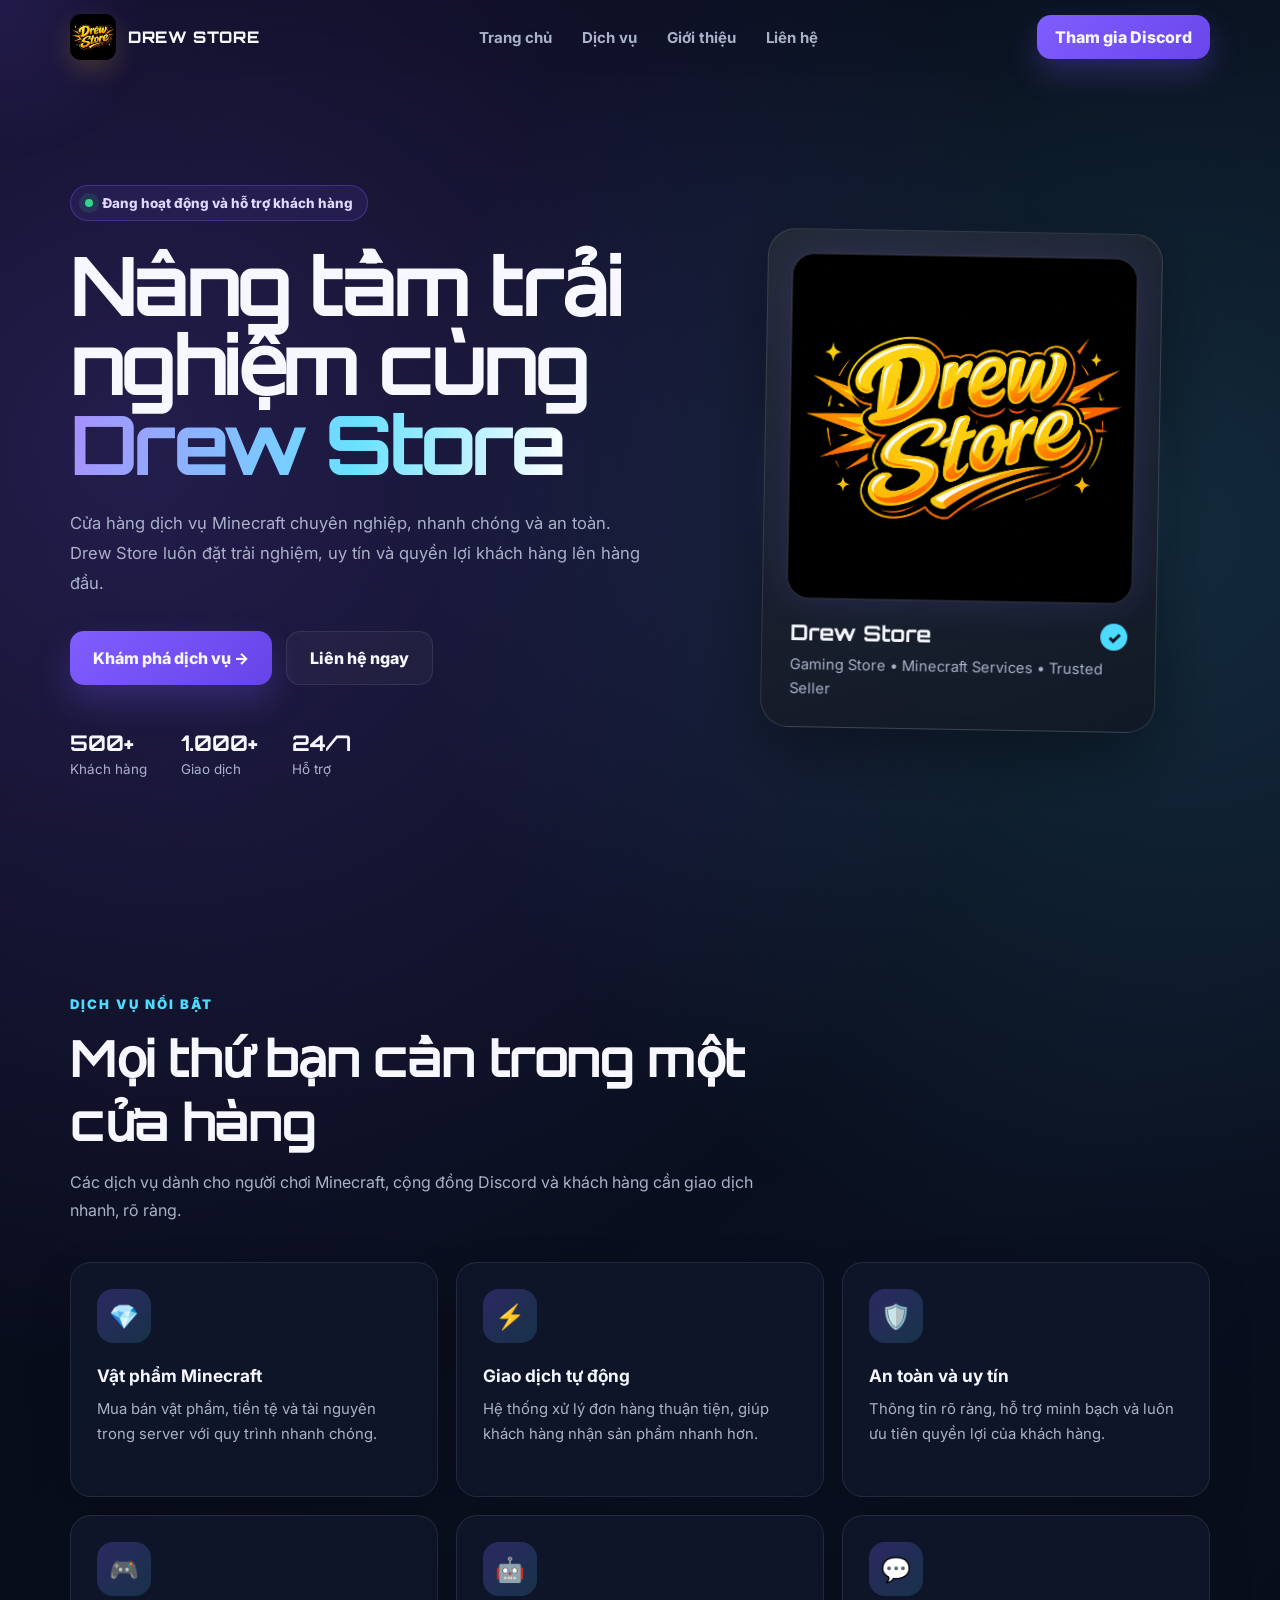
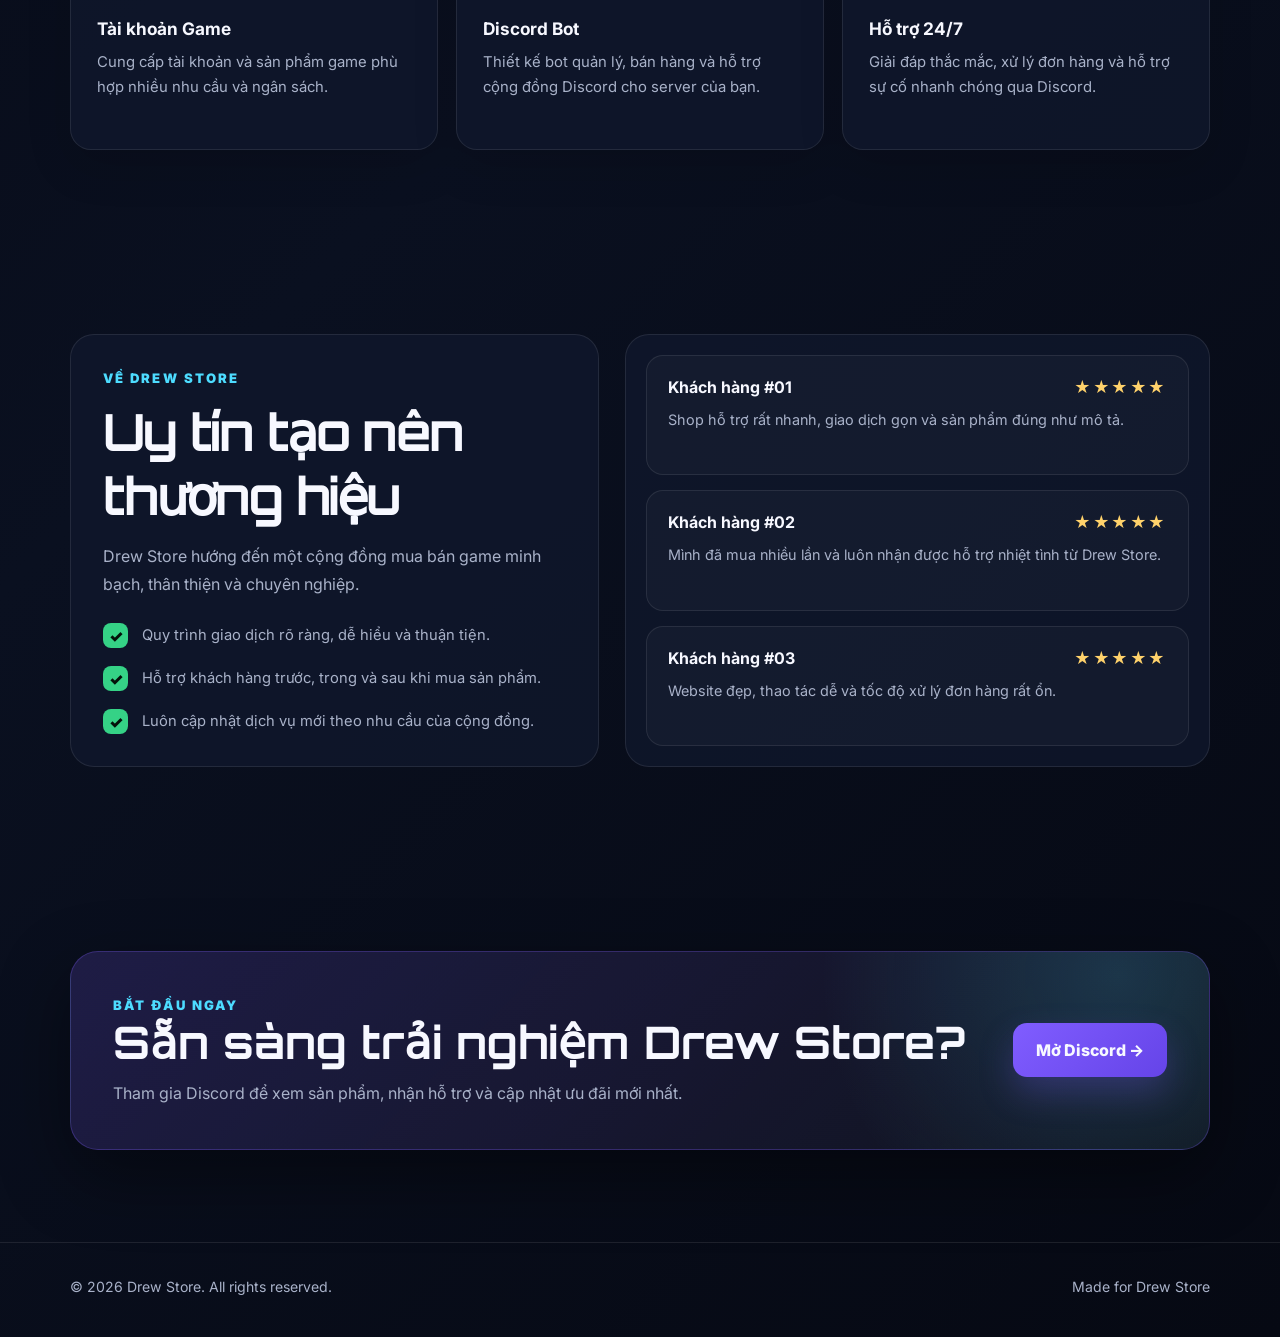
==== commit 2f1a5618: "Add files via upload" ====
--- a/index.html
+++ b/index.html
@@ -649,7 +649,7 @@
               <h2>Drew Store</h2>
               <span class="verified">✓</span>
             </div>
-            <p>Drew Store • Acconut Premium Minecraft • Seller Legit</p>
+            <p>Gaming Store • Minecraft Services • Trusted Seller</p>
           </div>
         </article>
       </div>
@@ -666,8 +666,8 @@
         <div class="services">
           <article class="service reveal"><div class="service-icon">💎</div><h3>Vật phẩm Minecraft</h3><p>Mua bán vật phẩm, tiền tệ và tài nguyên trong server với quy trình nhanh chóng.</p></article>
           <article class="service reveal"><div class="service-icon">⚡</div><h3>Giao dịch tự động</h3><p>Hệ thống xử lý đơn hàng thuận tiện, giúp khách hàng nhận sản phẩm nhanh hơn.</p></article>
-          <article class="service reveal"><div class="service-icon">🛡️</div><h3>An toàn và uy tín</h3><p>Thông tin rõ ràng, hỗ trợ nhanh và luôn ưu tiên quyền lợi của khách hàng.</p></article>
-          <article class="service reveal"><div class="service-icon">🎮</div><h3>Tài khoản Game</h3><p>Cung cấp tài khoản premium minecraft giá rẻ.</p></article>
+          <article class="service reveal"><div class="service-icon">🛡️</div><h3>An toàn và uy tín</h3><p>Thông tin rõ ràng, hỗ trợ minh bạch và luôn ưu tiên quyền lợi của khách hàng.</p></article>
+          <article class="service reveal"><div class="service-icon">🎮</div><h3>Tài khoản Game</h3><p>Cung cấp tài khoản và sản phẩm game phù hợp nhiều nhu cầu và ngân sách.</p></article>
           <article class="service reveal"><div class="service-icon">🤖</div><h3>Discord Bot</h3><p>Thiết kế bot quản lý, bán hàng và hỗ trợ cộng đồng Discord cho server của bạn.</p></article>
           <article class="service reveal"><div class="service-icon">💬</div><h3>Hỗ trợ 24/7</h3><p>Giải đáp thắc mắc, xử lý đơn hàng và hỗ trợ sự cố nhanh chóng qua Discord.</p></article>
         </div>
@@ -688,9 +688,9 @@
         </article>
 
         <div class="panel reviews reveal">
-          <article class="review"><div class="review-top"><strong>Hỗ trợ </strong><span class="stars">★★★★★</span></div><p>Shop hỗ trợ rất nhanh, giao dịch gọn và bảo  mật.</p></article>
-          <article class="review"><div class="review-top"><strong>700+ Vouch</strong><span class="stars">★★★★★</span></div><p>700+ Vouch, Legit Check in Discord.</p></article>
-          <article class="review"><div class="review-top"><strong>Trò Chuyện</strong><span class="stars">★★★★★</span></div><p>Trò chuyện vui vẻ , xây farm kiếm tiền,...</p></article>
+          <article class="review"><div class="review-top"><strong>Khách hàng #01</strong><span class="stars">★★★★★</span></div><p>Shop hỗ trợ rất nhanh, giao dịch gọn và sản phẩm đúng như mô tả.</p></article>
+          <article class="review"><div class="review-top"><strong>Khách hàng #02</strong><span class="stars">★★★★★</span></div><p>Mình đã mua nhiều lần và luôn nhận được hỗ trợ nhiệt tình từ Drew Store.</p></article>
+          <article class="review"><div class="review-top"><strong>Khách hàng #03</strong><span class="stars">★★★★★</span></div><p>Website đẹp, thao tác dễ và tốc độ xử lý đơn hàng rất ổn.</p></article>
         </div>
       </div>
     </section>
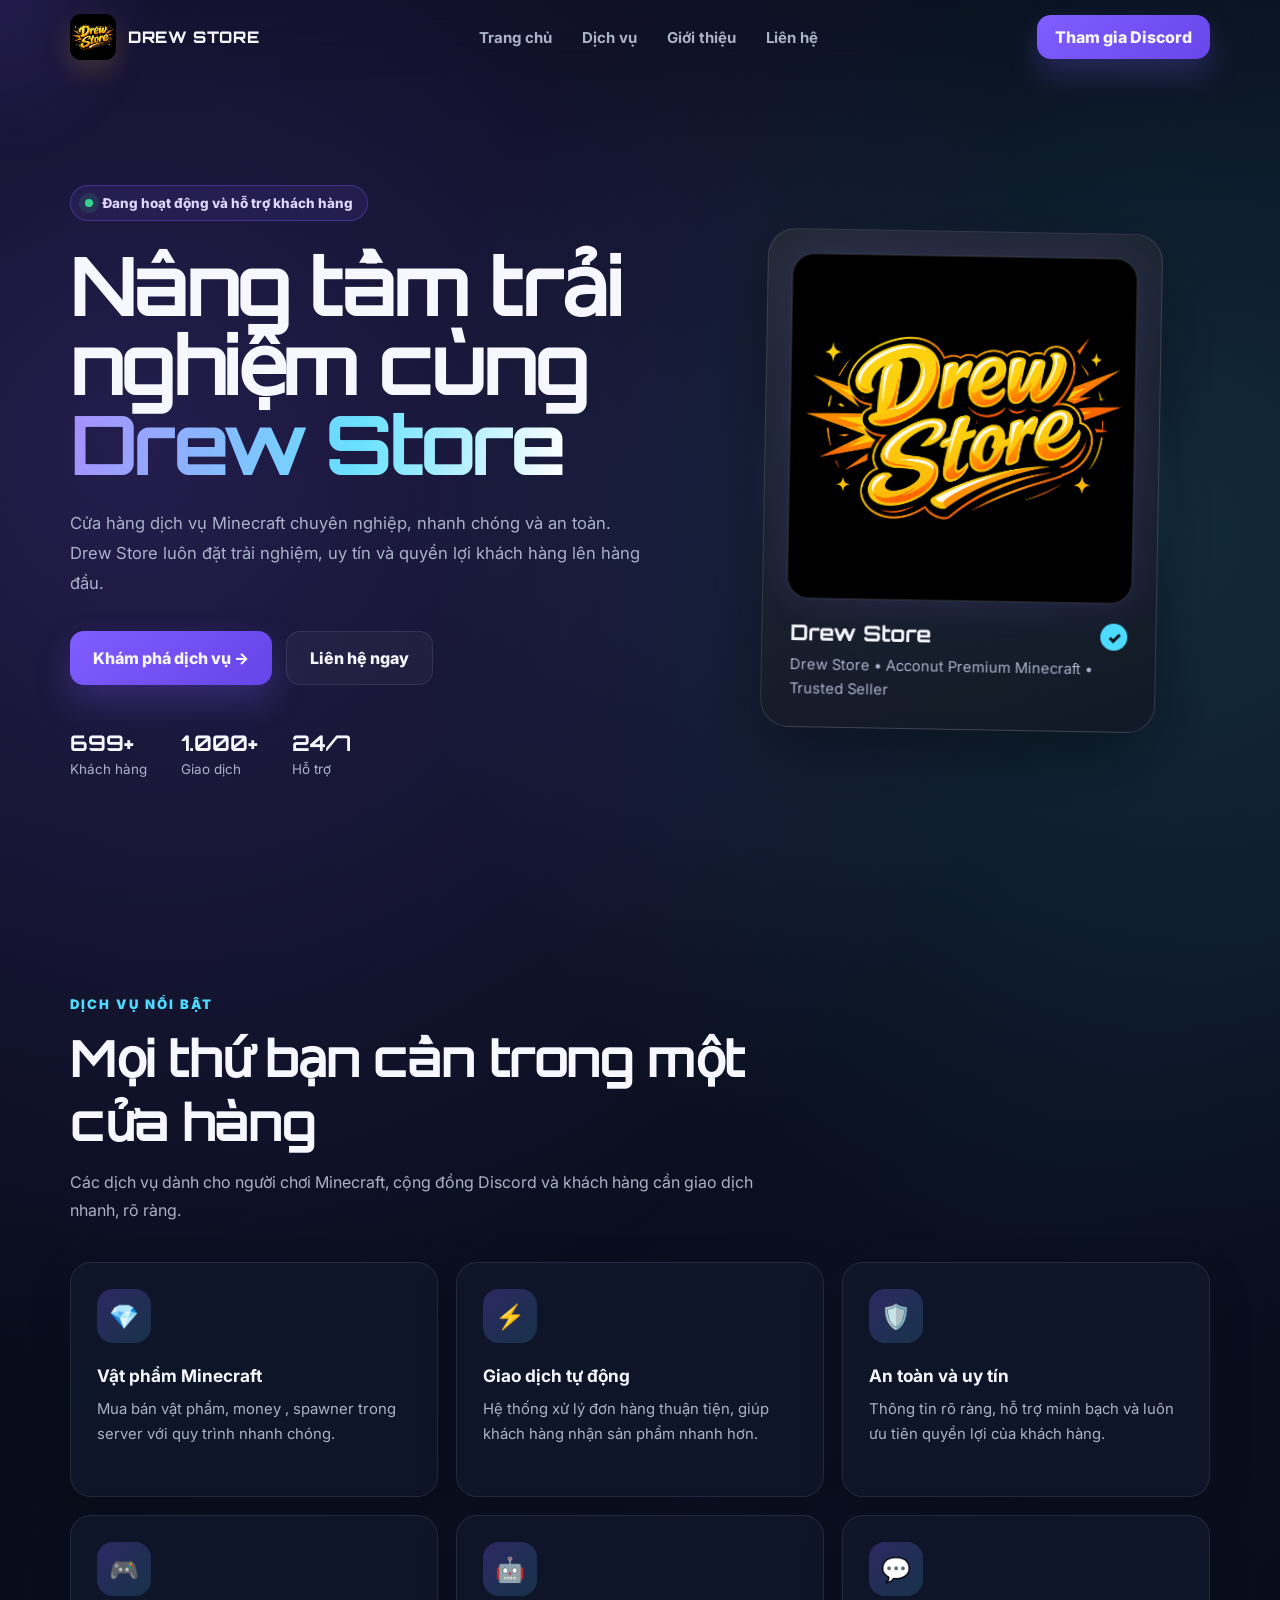
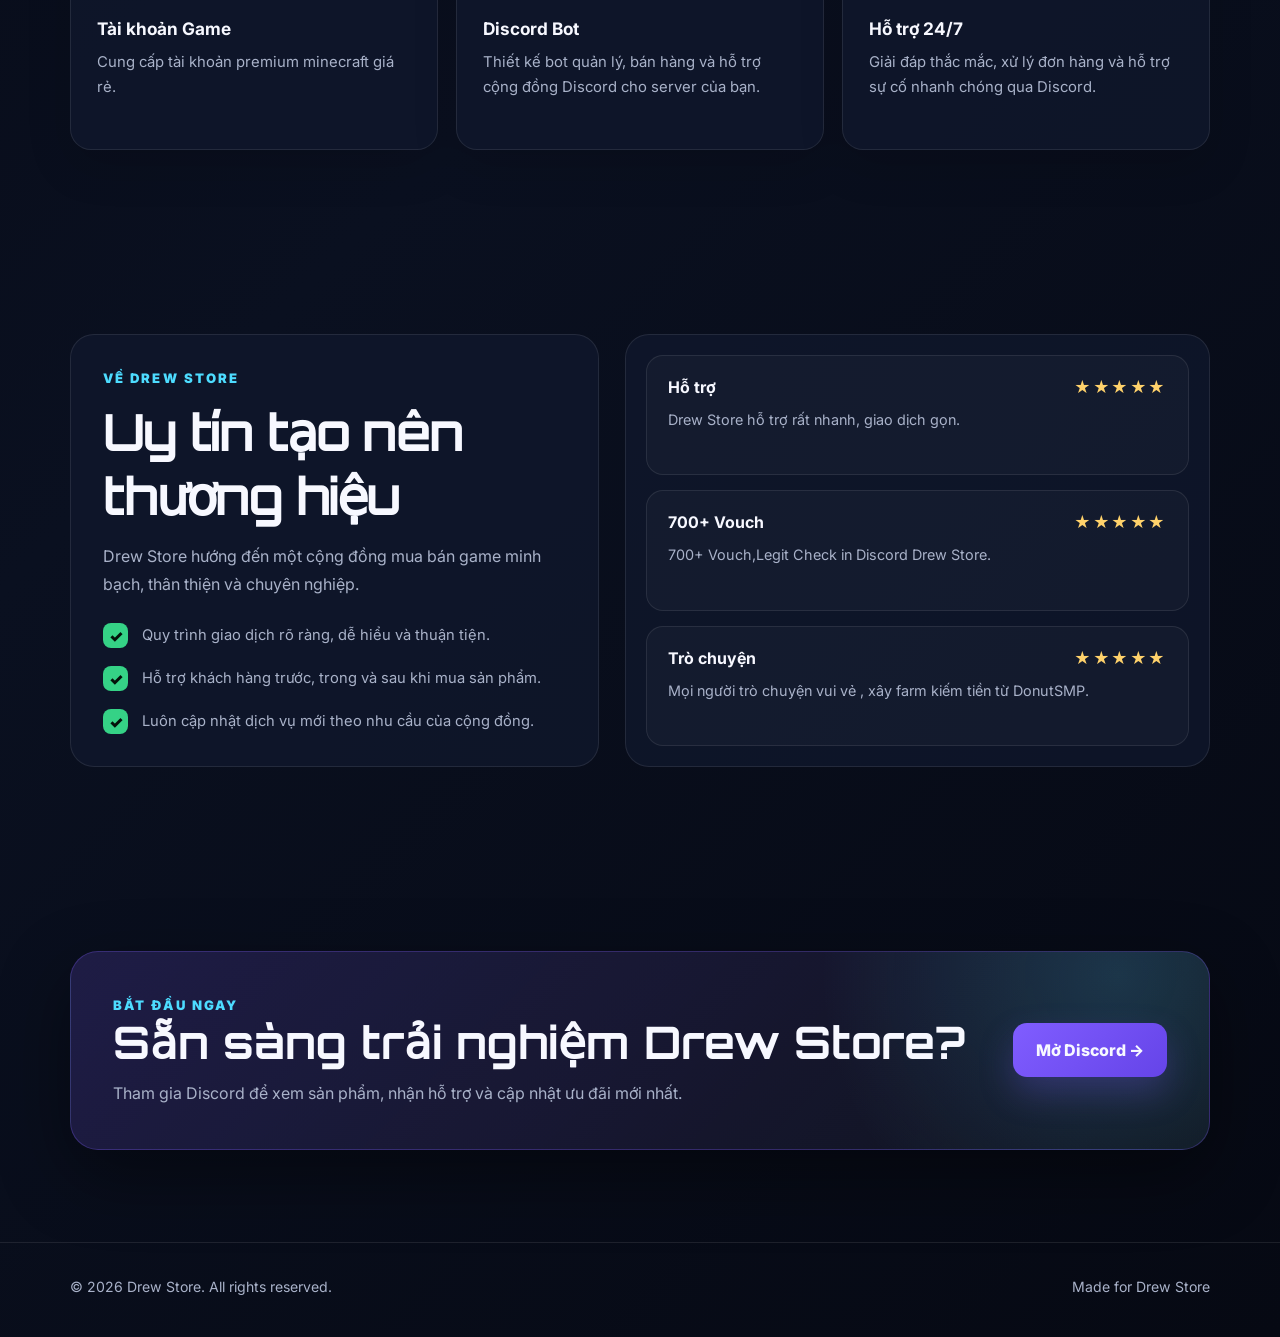
==== commit 03186f86: "Update index.html" ====
--- a/index.html
+++ b/index.html
@@ -631,7 +631,7 @@
         </div>
 
         <div class="stats">
-          <div class="stat"><strong>500+</strong><span>Khách hàng</span></div>
+          <div class="stat"><strong>699+</strong><span>Khách hàng</span></div>
           <div class="stat"><strong>1.000+</strong><span>Giao dịch</span></div>
           <div class="stat"><strong>24/7</strong><span>Hỗ trợ</span></div>
         </div>
@@ -649,7 +649,7 @@
               <h2>Drew Store</h2>
               <span class="verified">✓</span>
             </div>
-            <p>Gaming Store • Minecraft Services • Trusted Seller</p>
+            <p>Drew Store • Acconut Premium Minecraft  • Trusted Seller</p>
           </div>
         </article>
       </div>
@@ -664,10 +664,10 @@
         </div>
 
         <div class="services">
-          <article class="service reveal"><div class="service-icon">💎</div><h3>Vật phẩm Minecraft</h3><p>Mua bán vật phẩm, tiền tệ và tài nguyên trong server với quy trình nhanh chóng.</p></article>
+          <article class="service reveal"><div class="service-icon">💎</div><h3>Vật phẩm Minecraft</h3><p>Mua bán vật phẩm, money , spawner trong server với quy trình nhanh chóng.</p></article>
           <article class="service reveal"><div class="service-icon">⚡</div><h3>Giao dịch tự động</h3><p>Hệ thống xử lý đơn hàng thuận tiện, giúp khách hàng nhận sản phẩm nhanh hơn.</p></article>
           <article class="service reveal"><div class="service-icon">🛡️</div><h3>An toàn và uy tín</h3><p>Thông tin rõ ràng, hỗ trợ minh bạch và luôn ưu tiên quyền lợi của khách hàng.</p></article>
-          <article class="service reveal"><div class="service-icon">🎮</div><h3>Tài khoản Game</h3><p>Cung cấp tài khoản và sản phẩm game phù hợp nhiều nhu cầu và ngân sách.</p></article>
+          <article class="service reveal"><div class="service-icon">🎮</div><h3>Tài khoản Game</h3><p>Cung cấp tài khoản premium minecraft giá rẻ.</p></article>
           <article class="service reveal"><div class="service-icon">🤖</div><h3>Discord Bot</h3><p>Thiết kế bot quản lý, bán hàng và hỗ trợ cộng đồng Discord cho server của bạn.</p></article>
           <article class="service reveal"><div class="service-icon">💬</div><h3>Hỗ trợ 24/7</h3><p>Giải đáp thắc mắc, xử lý đơn hàng và hỗ trợ sự cố nhanh chóng qua Discord.</p></article>
         </div>
@@ -688,9 +688,9 @@
         </article>
 
         <div class="panel reviews reveal">
-          <article class="review"><div class="review-top"><strong>Khách hàng #01</strong><span class="stars">★★★★★</span></div><p>Shop hỗ trợ rất nhanh, giao dịch gọn và sản phẩm đúng như mô tả.</p></article>
-          <article class="review"><div class="review-top"><strong>Khách hàng #02</strong><span class="stars">★★★★★</span></div><p>Mình đã mua nhiều lần và luôn nhận được hỗ trợ nhiệt tình từ Drew Store.</p></article>
-          <article class="review"><div class="review-top"><strong>Khách hàng #03</strong><span class="stars">★★★★★</span></div><p>Website đẹp, thao tác dễ và tốc độ xử lý đơn hàng rất ổn.</p></article>
+          <article class="review"><div class="review-top"><strong>Hỗ trợ</strong><span class="stars">★★★★★</span></div><p>Drew Store hỗ trợ rất nhanh, giao dịch gọn.</p></article>
+          <article class="review"><div class="review-top"><strong>700+ Vouch</strong><span class="stars">★★★★★</span></div><p>700+ Vouch,Legit Check in Discord Drew Store.</p></article>
+          <article class="review"><div class="review-top"><strong>Trò chuyện</strong><span class="stars">★★★★★</span></div><p>Mọi người trò chuyện vui vẻ , xây farm kiếm tiền từ DonutSMP.</p></article>
         </div>
       </div>
     </section>
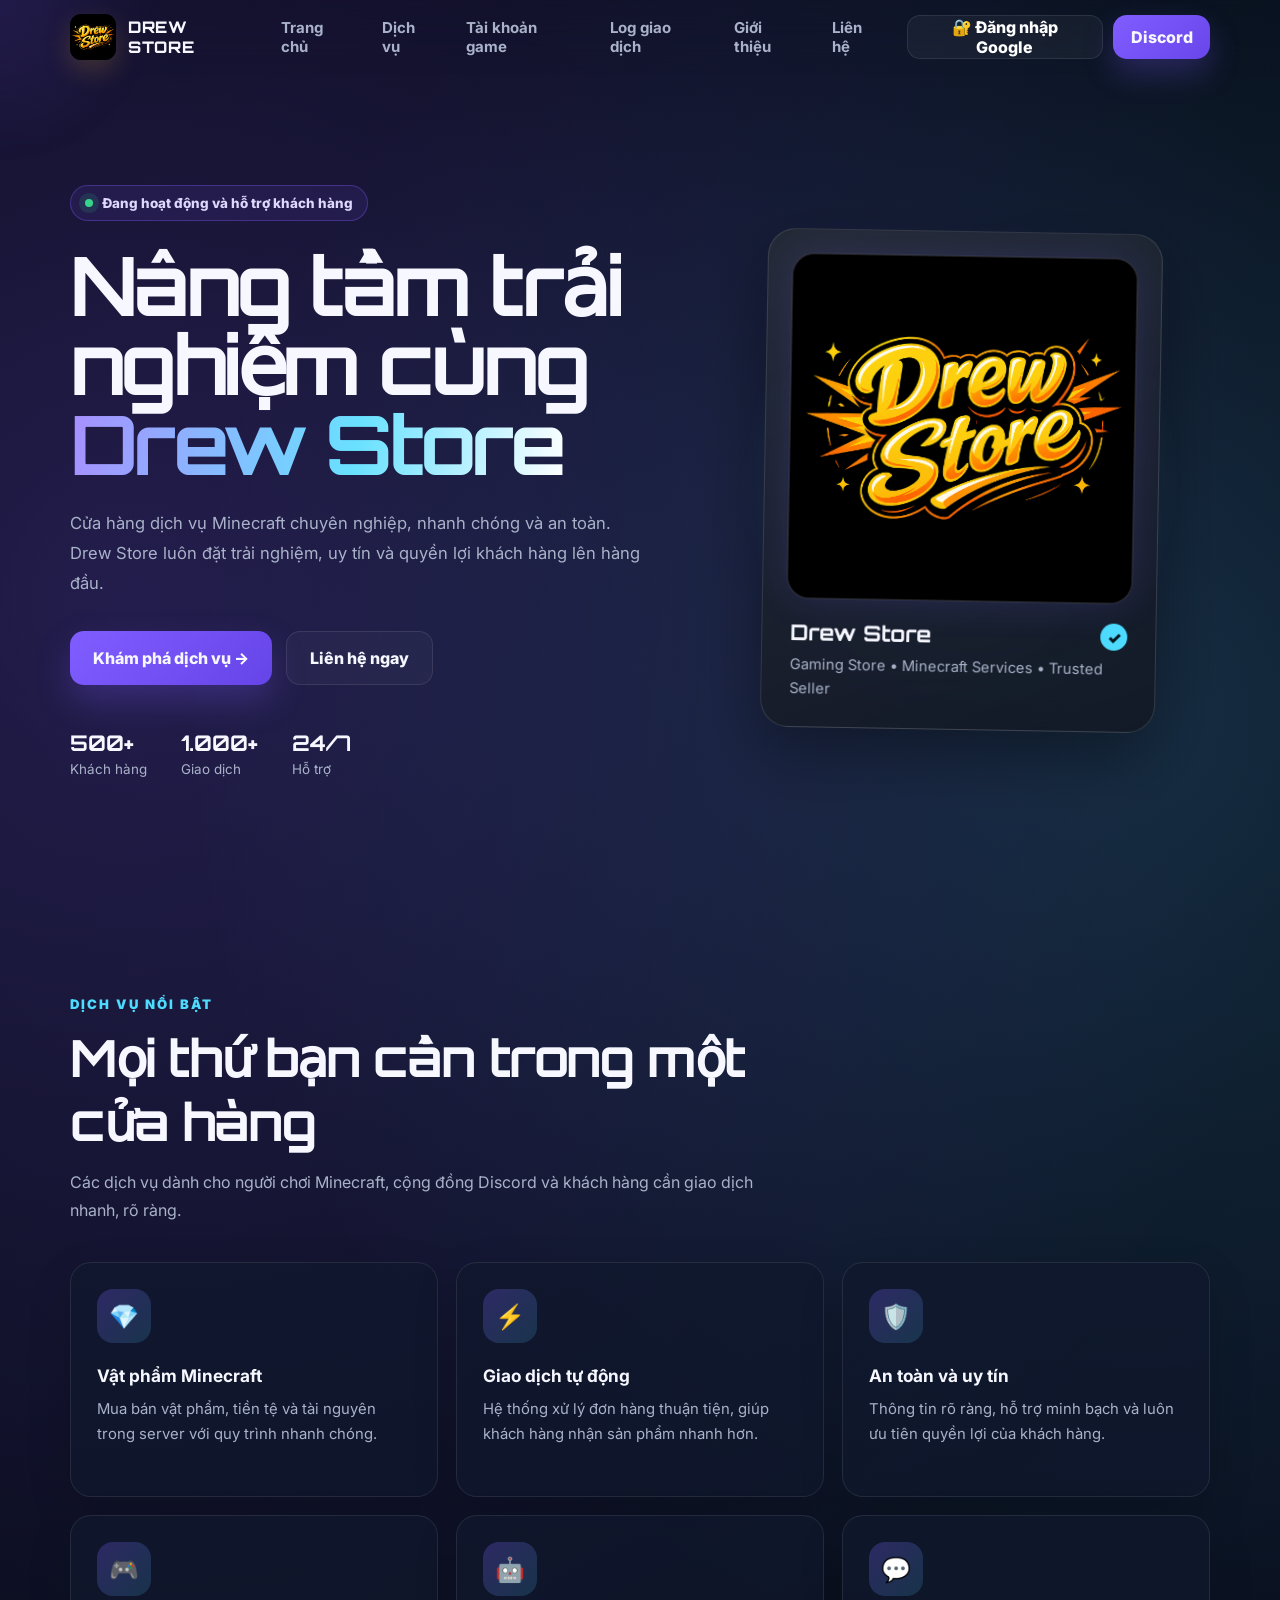
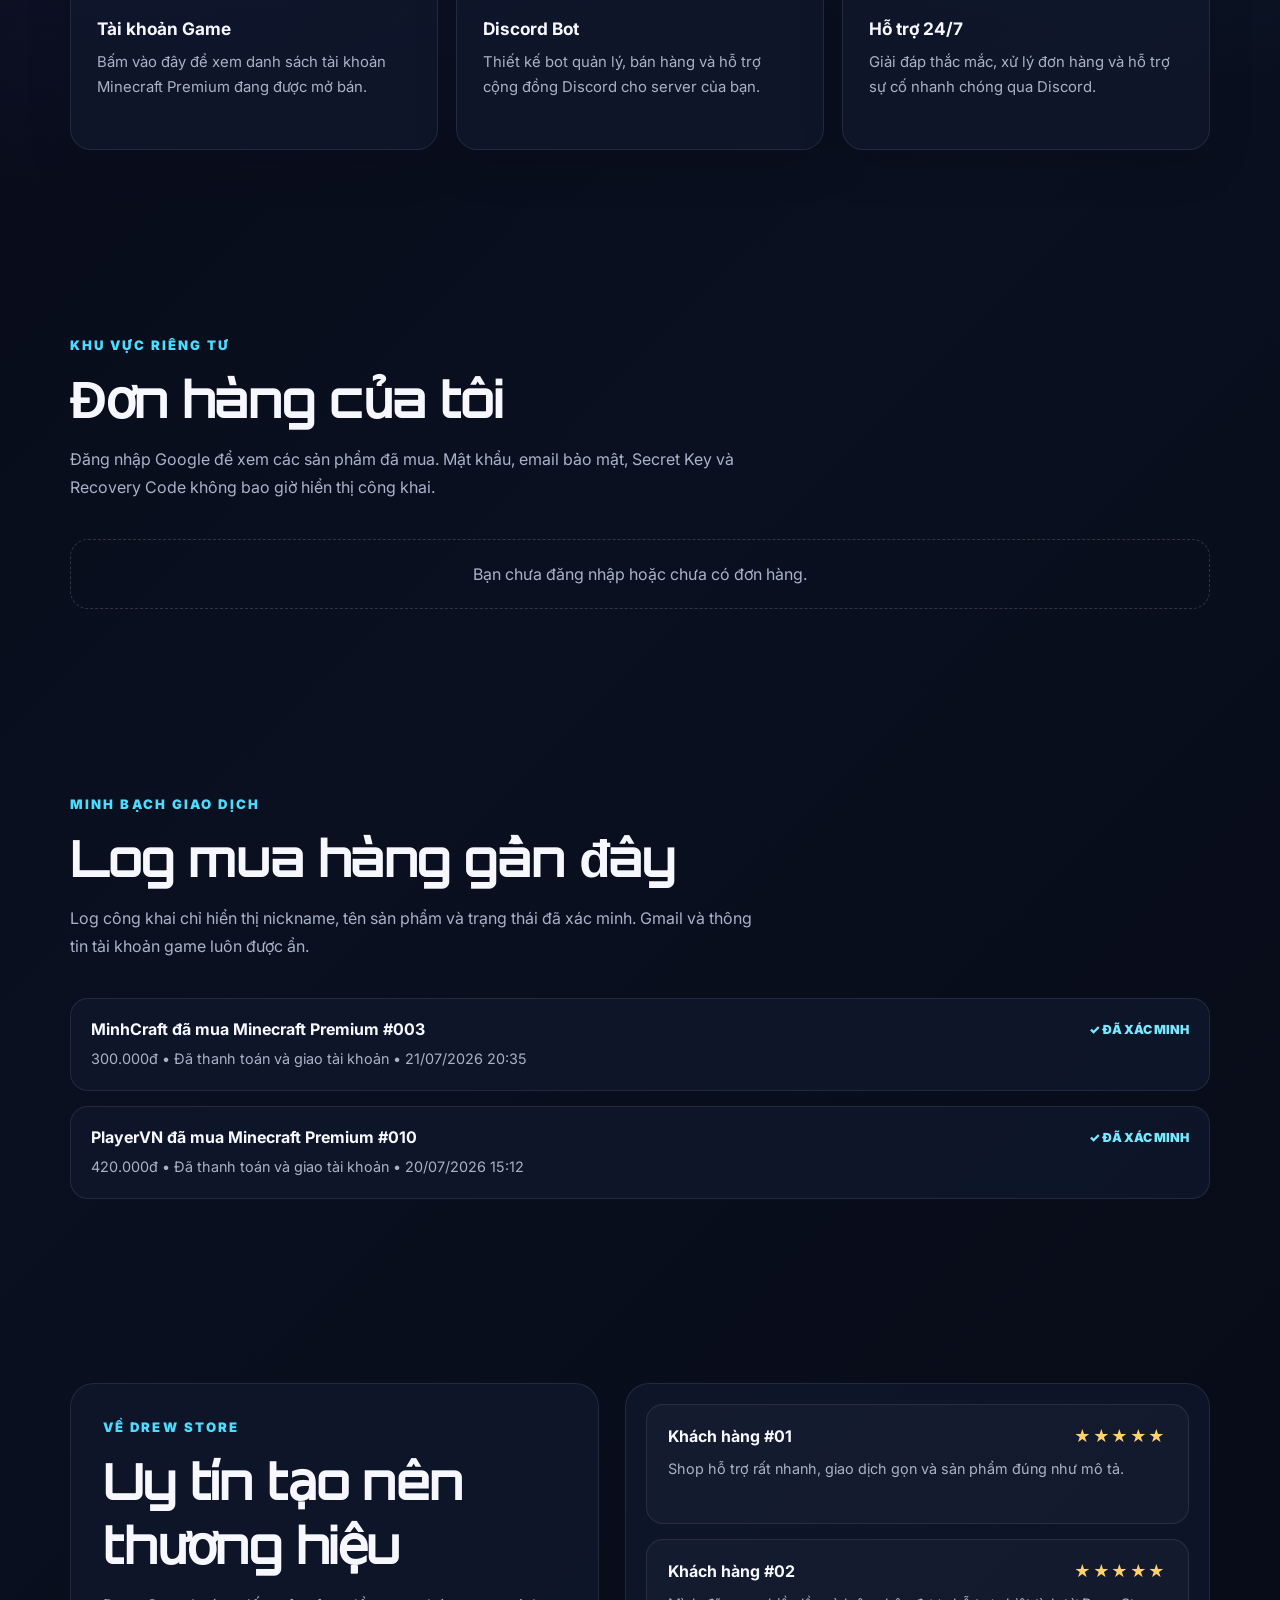
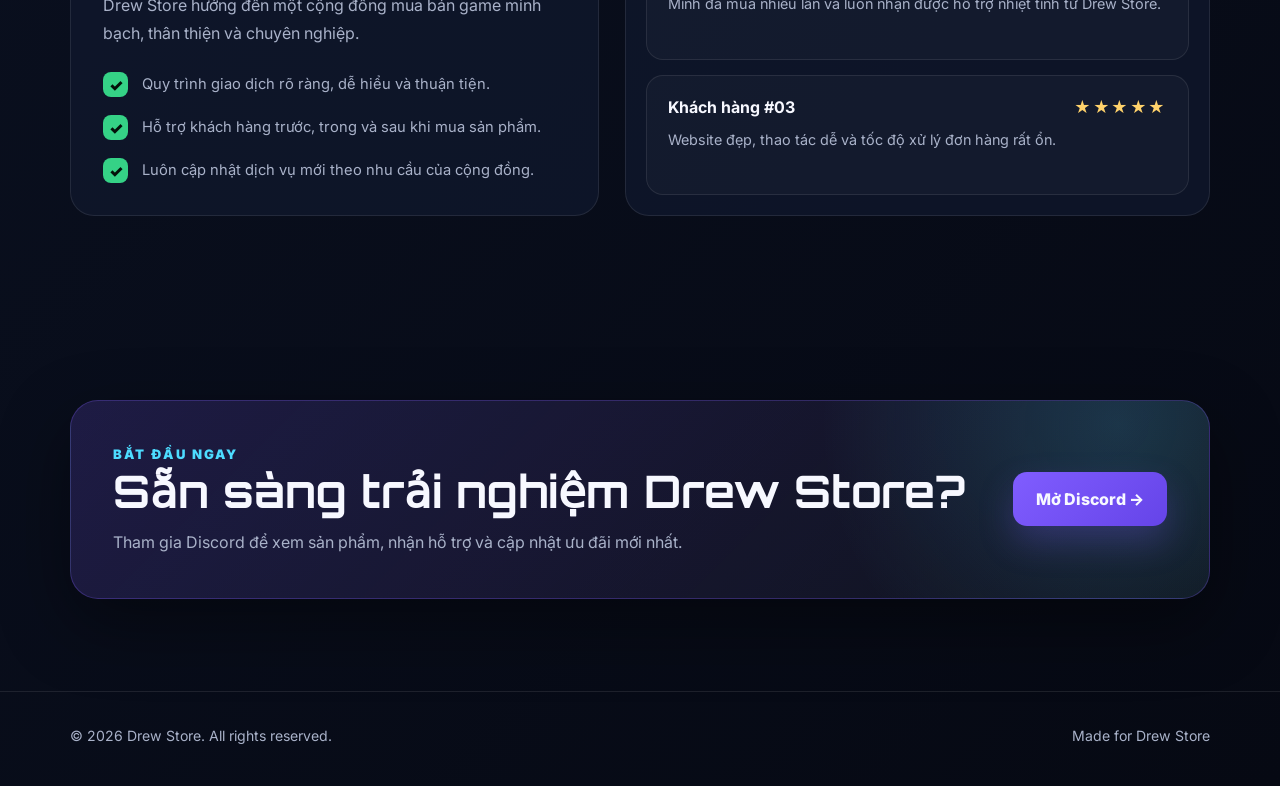
==== commit 080108be: "Add files via upload" ====
--- a/index.html
+++ b/index.html
@@ -591,6 +591,124 @@
       }
     }
 
+    /* ===== GIAI ĐOẠN 2: CỬA HÀNG + ĐĂNG NHẬP ===== */
+    .nav-actions{display:flex;align-items:center;gap:10px}
+    .login-btn,.user-btn{
+      min-height:44px;padding:0 16px;border:1px solid var(--line);border-radius:13px;
+      color:#fff;background:rgba(255,255,255,.045);font:inherit;font-weight:800;
+      cursor:pointer;transition:.2s ease
+    }
+    .login-btn:hover,.user-btn:hover{transform:translateY(-2px);border-color:rgba(128,93,255,.55)}
+    .user-btn{display:none;align-items:center;gap:9px}
+    .user-avatar{width:27px;height:27px;border-radius:50%;object-fit:cover;background:#151a2d}
+    .service-link{display:block;cursor:pointer;color:inherit}
+    .service-link:focus-visible{outline:2px solid var(--cyan);outline-offset:4px;border-radius:21px}
+
+    .shop-toolbar{
+      display:flex;align-items:center;justify-content:space-between;gap:18px;
+      margin-bottom:24px
+    }
+    .shop-count{color:var(--muted);font-weight:700}
+    .products{
+      display:grid;grid-template-columns:repeat(3,1fr);gap:20px
+    }
+    .product{
+      position:relative;overflow:hidden;border:1px solid var(--line);border-radius:22px;
+      background:var(--card);transition:.25s ease
+    }
+    .product:hover{transform:translateY(-7px);border-color:rgba(128,93,255,.48)}
+    .product-cover{
+      min-height:170px;display:grid;place-items:center;
+      background:
+        radial-gradient(circle at 50% 35%,rgba(77,220,255,.18),transparent 36%),
+        linear-gradient(145deg,rgba(128,93,255,.24),rgba(8,13,27,.92));
+      font-size:4.4rem
+    }
+    .product-body{padding:22px}
+    .product-top{display:flex;justify-content:space-between;gap:12px;align-items:flex-start}
+    .product h3{font-size:1.05rem;line-height:1.45}
+    .status{
+      flex:0 0 auto;padding:7px 10px;border-radius:999px;font-size:.75rem;font-weight:900
+    }
+    .status.available{color:#9dffd0;background:rgba(53,210,134,.12);border:1px solid rgba(53,210,134,.25)}
+    .status.sold{color:#ffc2cb;background:rgba(255,82,111,.11);border:1px solid rgba(255,82,111,.23)}
+    .product-meta{display:grid;gap:8px;margin:17px 0;color:var(--muted);font-size:.88rem}
+    .product-price{font-family:"Orbitron",sans-serif;font-size:1.24rem;color:#fff}
+    .buy-btn{
+      width:100%;min-height:48px;border:0;border-radius:13px;color:#fff;
+      background:linear-gradient(135deg,var(--purple),#6544e8);font:inherit;font-weight:900;
+      cursor:pointer;transition:.2s ease
+    }
+    .buy-btn:hover{transform:translateY(-2px)}
+    .buy-btn:disabled{cursor:not-allowed;opacity:.42;transform:none}
+    .empty-note{
+      padding:24px;border:1px dashed rgba(255,255,255,.16);border-radius:18px;
+      color:var(--muted);text-align:center
+    }
+
+    .orders-grid,.log-list{display:grid;gap:15px}
+    .order-card,.log-item{
+      padding:20px;border:1px solid var(--line);border-radius:18px;background:var(--card)
+    }
+    .order-head,.log-head{display:flex;justify-content:space-between;gap:16px;align-items:center}
+    .order-card p,.log-item p{margin-top:8px;color:var(--muted);font-size:.9rem;line-height:1.6}
+    .verified-log{color:#78e8ff;font-size:.78rem;font-weight:900}
+
+    .modal{
+      position:fixed;inset:0;z-index:500;display:none;place-items:center;padding:18px;
+      background:rgba(2,4,12,.78);backdrop-filter:blur(10px)
+    }
+    .modal.open{display:grid}
+    .modal-card{
+      width:min(100%,480px);max-height:92vh;overflow:auto;padding:26px;
+      border:1px solid rgba(255,255,255,.14);border-radius:24px;background:#0d1325;
+      box-shadow:0 30px 90px rgba(0,0,0,.55)
+    }
+    .modal-head{display:flex;justify-content:space-between;gap:18px;align-items:center}
+    .modal-close{
+      width:38px;height:38px;border:1px solid var(--line);border-radius:11px;
+      color:#fff;background:rgba(255,255,255,.04);font-size:1.15rem;cursor:pointer
+    }
+    .modal-desc{margin:12px 0 20px;color:var(--muted);line-height:1.65}
+    .google-btn{
+      width:100%;min-height:52px;border:1px solid var(--line);border-radius:14px;
+      color:#fff;background:#fff0;font:inherit;font-weight:900;cursor:pointer
+    }
+    .field{display:grid;gap:8px;margin-top:16px}
+    .field label{font-size:.86rem;font-weight:800}
+    .field input{
+      width:100%;min-height:48px;padding:0 14px;border:1px solid var(--line);
+      border-radius:13px;color:#fff;background:rgba(255,255,255,.045);font:inherit;outline:none
+    }
+    .field input:focus{border-color:rgba(128,93,255,.7)}
+    .helper{margin-top:8px;color:var(--muted);font-size:.8rem;line-height:1.5}
+    .modal-actions{display:flex;gap:10px;margin-top:22px}
+    .modal-actions button{flex:1}
+    .secondary-action{
+      min-height:48px;border:1px solid var(--line);border-radius:13px;color:#fff;
+      background:rgba(255,255,255,.04);font:inherit;font-weight:900;cursor:pointer
+    }
+    .qr-placeholder{
+      min-height:220px;display:grid;place-items:center;margin:16px 0;border:1px dashed rgba(255,255,255,.18);
+      border-radius:18px;background:rgba(255,255,255,.025);text-align:center;color:var(--muted);padding:24px
+    }
+    .notice{
+      margin-top:16px;padding:14px;border:1px solid rgba(255,189,37,.24);border-radius:13px;
+      color:#ffe5a0;background:rgba(255,189,37,.08);font-size:.84rem;line-height:1.55
+    }
+
+    @media(max-width:960px){.products{grid-template-columns:1fr 1fr}}
+    @media(max-width:860px){
+      .nav-actions .nav-btn{display:none}
+      .login-btn,.user-btn{padding:0 12px}
+    }
+    @media(max-width:620px){
+      .products{grid-template-columns:1fr}
+      .shop-toolbar{align-items:flex-start;flex-direction:column}
+      .login-btn span,.user-btn .user-name{display:none}
+      .modal-actions{flex-direction:column}
+    }
+
   </style>
 </head>
 
@@ -609,12 +727,21 @@
       <div class="nav-links" id="navLinks">
         <a href="#home">Trang chủ</a>
         <a href="#services">Dịch vụ</a>
+        <a href="accounts.html">Tài khoản game</a>
+        <a href="#transaction-log">Log giao dịch</a>
         <a href="#about">Giới thiệu</a>
         <a href="#contact">Liên hệ</a>
       </div>
 
-      <a class="nav-btn" href="https://discord.gg/drewstore" target="_blank" rel="noopener">Tham gia Discord</a>
-      <button class="menu-btn" id="menuBtn" aria-label="Mở menu">☰</button>
+      <div class="nav-actions">
+        <button class="login-btn" id="loginBtn" type="button">🔐 <span>Đăng nhập Google</span></button>
+        <button class="user-btn" id="userBtn" type="button">
+          <img class="user-avatar" id="userAvatar" alt="">
+          <span class="user-name" id="userName">Tài khoản</span>
+        </button>
+        <a class="nav-btn" href="https://discord.gg/drewstore" target="_blank" rel="noopener">Discord</a>
+        <button class="menu-btn" id="menuBtn" aria-label="Mở menu">☰</button>
+      </div>
     </div>
   </nav>
 
@@ -631,7 +758,7 @@
         </div>
 
         <div class="stats">
-          <div class="stat"><strong>699+</strong><span>Khách hàng</span></div>
+          <div class="stat"><strong>500+</strong><span>Khách hàng</span></div>
           <div class="stat"><strong>1.000+</strong><span>Giao dịch</span></div>
           <div class="stat"><strong>24/7</strong><span>Hỗ trợ</span></div>
         </div>
@@ -649,7 +776,7 @@
               <h2>Drew Store</h2>
               <span class="verified">✓</span>
             </div>
-            <p>Drew Store • Acconut Premium Minecraft  • Trusted Seller</p>
+            <p>Gaming Store • Minecraft Services • Trusted Seller</p>
           </div>
         </article>
       </div>
@@ -664,12 +791,46 @@
         </div>
 
         <div class="services">
-          <article class="service reveal"><div class="service-icon">💎</div><h3>Vật phẩm Minecraft</h3><p>Mua bán vật phẩm, money , spawner trong server với quy trình nhanh chóng.</p></article>
+          <article class="service reveal"><div class="service-icon">💎</div><h3>Vật phẩm Minecraft</h3><p>Mua bán vật phẩm, tiền tệ và tài nguyên trong server với quy trình nhanh chóng.</p></article>
           <article class="service reveal"><div class="service-icon">⚡</div><h3>Giao dịch tự động</h3><p>Hệ thống xử lý đơn hàng thuận tiện, giúp khách hàng nhận sản phẩm nhanh hơn.</p></article>
           <article class="service reveal"><div class="service-icon">🛡️</div><h3>An toàn và uy tín</h3><p>Thông tin rõ ràng, hỗ trợ minh bạch và luôn ưu tiên quyền lợi của khách hàng.</p></article>
-          <article class="service reveal"><div class="service-icon">🎮</div><h3>Tài khoản Game</h3><p>Cung cấp tài khoản premium minecraft giá rẻ.</p></article>
+          <a class="service service-link reveal" href="accounts.html"><div class="service-icon">🎮</div><h3>Tài khoản Game</h3><p>Bấm vào đây để xem danh sách tài khoản Minecraft Premium đang được mở bán.</p></a>
           <article class="service reveal"><div class="service-icon">🤖</div><h3>Discord Bot</h3><p>Thiết kế bot quản lý, bán hàng và hỗ trợ cộng đồng Discord cho server của bạn.</p></article>
           <article class="service reveal"><div class="service-icon">💬</div><h3>Hỗ trợ 24/7</h3><p>Giải đáp thắc mắc, xử lý đơn hàng và hỗ trợ sự cố nhanh chóng qua Discord.</p></article>
+        </div>
+      </div>
+    </section>
+
+
+    <section id="my-orders">
+      <div class="container">
+        <div class="section-head reveal">
+          <span class="eyebrow">Khu vực riêng tư</span>
+          <h2 class="section-title">Đơn hàng của tôi</h2>
+          <p class="section-desc">Đăng nhập Google để xem các sản phẩm đã mua. Mật khẩu, email bảo mật, Secret Key và Recovery Code không bao giờ hiển thị công khai.</p>
+        </div>
+        <div class="orders-grid reveal" id="ordersGrid">
+          <div class="empty-note">Bạn chưa đăng nhập hoặc chưa có đơn hàng.</div>
+        </div>
+      </div>
+    </section>
+
+    <section id="transaction-log">
+      <div class="container">
+        <div class="section-head reveal">
+          <span class="eyebrow">Minh bạch giao dịch</span>
+          <h2 class="section-title">Log mua hàng gần đây</h2>
+          <p class="section-desc">Log công khai chỉ hiển thị nickname, tên sản phẩm và trạng thái đã xác minh. Gmail và thông tin tài khoản game luôn được ẩn.</p>
+        </div>
+        <div class="log-list reveal" id="publicLog">
+          <article class="log-item">
+            <div class="log-head"><strong>MinhCraft đã mua Minecraft Premium #003</strong><span class="verified-log">✓ ĐÃ XÁC MINH</span></div>
+            <p>300.000đ • Đã thanh toán và giao tài khoản • 21/07/2026 20:35</p>
+          </article>
+          <article class="log-item">
+            <div class="log-head"><strong>PlayerVN đã mua Minecraft Premium #010</strong><span class="verified-log">✓ ĐÃ XÁC MINH</span></div>
+            <p>420.000đ • Đã thanh toán và giao tài khoản • 20/07/2026 15:12</p>
+          </article>
         </div>
       </div>
     </section>
@@ -688,9 +849,9 @@
         </article>
 
         <div class="panel reviews reveal">
-          <article class="review"><div class="review-top"><strong>Hỗ trợ</strong><span class="stars">★★★★★</span></div><p>Drew Store hỗ trợ rất nhanh, giao dịch gọn.</p></article>
-          <article class="review"><div class="review-top"><strong>700+ Vouch</strong><span class="stars">★★★★★</span></div><p>700+ Vouch,Legit Check in Discord Drew Store.</p></article>
-          <article class="review"><div class="review-top"><strong>Trò chuyện</strong><span class="stars">★★★★★</span></div><p>Mọi người trò chuyện vui vẻ , xây farm kiếm tiền từ DonutSMP.</p></article>
+          <article class="review"><div class="review-top"><strong>Khách hàng #01</strong><span class="stars">★★★★★</span></div><p>Shop hỗ trợ rất nhanh, giao dịch gọn và sản phẩm đúng như mô tả.</p></article>
+          <article class="review"><div class="review-top"><strong>Khách hàng #02</strong><span class="stars">★★★★★</span></div><p>Mình đã mua nhiều lần và luôn nhận được hỗ trợ nhiệt tình từ Drew Store.</p></article>
+          <article class="review"><div class="review-top"><strong>Khách hàng #03</strong><span class="stars">★★★★★</span></div><p>Website đẹp, thao tác dễ và tốc độ xử lý đơn hàng rất ổn.</p></article>
         </div>
       </div>
     </section>
@@ -715,6 +876,67 @@
       <p>Made for Drew Store</p>
     </div>
   </footer>
+
+  <div class="modal" id="loginModal" role="dialog" aria-modal="true" aria-labelledby="loginTitle">
+    <div class="modal-card">
+      <div class="modal-head">
+        <h2 id="loginTitle">Đăng nhập Drew Store</h2>
+        <button class="modal-close" type="button" data-close-modal>✕</button>
+      </div>
+      <p class="modal-desc">Đăng nhập Google để mua hàng, đặt nickname và xem đơn hàng của bạn.</p>
+      <button class="google-btn" id="googleLoginBtn" type="button">G&nbsp; Đăng nhập bằng Google</button>
+      <div class="notice">Bản này đã hoàn thiện giao diện và luồng thử nghiệm. Đăng nhập Google thật sẽ hoạt động sau khi thêm Firebase Config.</div>
+    </div>
+  </div>
+
+  <div class="modal" id="nicknameModal" role="dialog" aria-modal="true" aria-labelledby="nicknameTitle">
+    <div class="modal-card">
+      <div class="modal-head">
+        <h2 id="nicknameTitle">Đặt tên hiển thị</h2>
+      </div>
+      <p class="modal-desc">Tên này sẽ xuất hiện trong log mua hàng công khai thay cho Gmail.</p>
+      <div class="field">
+        <label for="nicknameInput">Nickname</label>
+        <input id="nicknameInput" maxlength="20" placeholder="Ví dụ: DrewVN">
+      </div>
+      <p class="helper">Từ 3–20 ký tự; chỉ dùng chữ, số và dấu gạch dưới.</p>
+      <div class="modal-actions">
+        <button class="buy-btn" id="saveNicknameBtn" type="button">Lưu nickname</button>
+      </div>
+    </div>
+  </div>
+
+  <div class="modal" id="paymentModal" role="dialog" aria-modal="true" aria-labelledby="paymentTitle">
+    <div class="modal-card">
+      <div class="modal-head">
+        <h2 id="paymentTitle">Thanh toán ZaloPay</h2>
+        <button class="modal-close" type="button" data-close-modal>✕</button>
+      </div>
+      <p class="modal-desc" id="paymentProduct">Sản phẩm</p>
+      <div class="qr-placeholder">
+        <div>
+          <div style="font-size:3rem;margin-bottom:10px">▦</div>
+          <strong>QR ZaloPay sẽ xuất hiện tại đây</strong>
+          <p style="margin-top:8px">Cần kết nối backend và tài khoản ZaloPay Merchant để tạo QR thật.</p>
+        </div>
+      </div>
+      <div class="notice">Website sẽ không tự giao tài khoản dựa trên nút bấm. Chỉ callback đã xác minh từ ZaloPay mới được phép đánh dấu đơn là đã thanh toán.</div>
+    </div>
+  </div>
+
+  <div class="modal" id="profileModal" role="dialog" aria-modal="true" aria-labelledby="profileTitle">
+    <div class="modal-card">
+      <div class="modal-head">
+        <h2 id="profileTitle">Tài khoản của bạn</h2>
+        <button class="modal-close" type="button" data-close-modal>✕</button>
+      </div>
+      <p class="modal-desc" id="profileText"></p>
+      <div class="modal-actions">
+        <a class="btn btn-secondary" href="#my-orders" data-close-modal>Xem đơn hàng</a>
+        <button class="secondary-action" id="logoutBtn" type="button">Đăng xuất</button>
+      </div>
+    </div>
+  </div>
 
   <script>
     const nav = document.getElementById("nav");
@@ -795,6 +1017,94 @@
       });
     }
 
+    // ===== GIAI ĐOẠN 2: LUỒNG CỬA HÀNG (DEMO FRONTEND) =====
+    const loginBtn = document.getElementById("loginBtn");
+    const userBtn = document.getElementById("userBtn");
+    const userName = document.getElementById("userName");
+    const userAvatar = document.getElementById("userAvatar");
+    const loginModal = document.getElementById("loginModal");
+    const nicknameModal = document.getElementById("nicknameModal");
+    const paymentModal = document.getElementById("paymentModal");
+    const profileModal = document.getElementById("profileModal");
+    const googleLoginBtn = document.getElementById("googleLoginBtn");
+    const nicknameInput = document.getElementById("nicknameInput");
+    const saveNicknameBtn = document.getElementById("saveNicknameBtn");
+    const logoutBtn = document.getElementById("logoutBtn");
+    const profileText = document.getElementById("profileText");
+    const paymentProduct = document.getElementById("paymentProduct");
+
+    let currentUser = null;
+
+    function openModal(modal){ modal.classList.add("open"); }
+    function closeModal(modal){ modal.classList.remove("open"); }
+
+    document.querySelectorAll("[data-close-modal]").forEach(button => {
+      button.addEventListener("click", () => {
+        document.querySelectorAll(".modal.open").forEach(closeModal);
+      });
+    });
+
+    document.querySelectorAll(".modal").forEach(modal => {
+      modal.addEventListener("click", event => {
+        if(event.target === modal) closeModal(modal);
+      });
+    });
+
+    loginBtn.addEventListener("click", () => openModal(loginModal));
+
+    // Tài khoản demo giúp kiểm tra giao diện trước khi gắn Firebase.
+    googleLoginBtn.addEventListener("click", () => {
+      closeModal(loginModal);
+      currentUser = {
+        uid: "demo-user",
+        email: "demo@gmail.com",
+        photoURL: "logo.png",
+        nickname: ""
+      };
+      openModal(nicknameModal);
+      nicknameInput.focus();
+    });
+
+    saveNicknameBtn.addEventListener("click", () => {
+      const nickname = nicknameInput.value.trim();
+      if(!/^[A-Za-z0-9_]{3,20}$/.test(nickname)){
+        alert("Nickname phải có 3–20 ký tự và chỉ gồm chữ, số hoặc dấu _.");
+        return;
+      }
+      currentUser.nickname = nickname;
+      userName.textContent = nickname;
+      userAvatar.src = currentUser.photoURL;
+      loginBtn.style.display = "none";
+      userBtn.style.display = "inline-flex";
+      closeModal(nicknameModal);
+    });
+
+    userBtn.addEventListener("click", () => {
+      profileText.textContent = `Nickname: ${currentUser.nickname} • Gmail được bảo mật`;
+      openModal(profileModal);
+    });
+
+    logoutBtn.addEventListener("click", () => {
+      currentUser = null;
+      userBtn.style.display = "none";
+      loginBtn.style.display = "inline-flex";
+      closeModal(profileModal);
+    });
+
+    document.querySelectorAll(".buy-btn:not(:disabled)").forEach(button => {
+      button.addEventListener("click", () => {
+        if(!currentUser){
+          openModal(loginModal);
+          return;
+        }
+        const product = button.closest(".product");
+        const name = product.dataset.productName;
+        const price = Number(product.dataset.price).toLocaleString("vi-VN");
+        paymentProduct.textContent = `${name} • ${price}đ`;
+        openModal(paymentModal);
+      });
+    });
+
   </script>
 </body>
 </html>
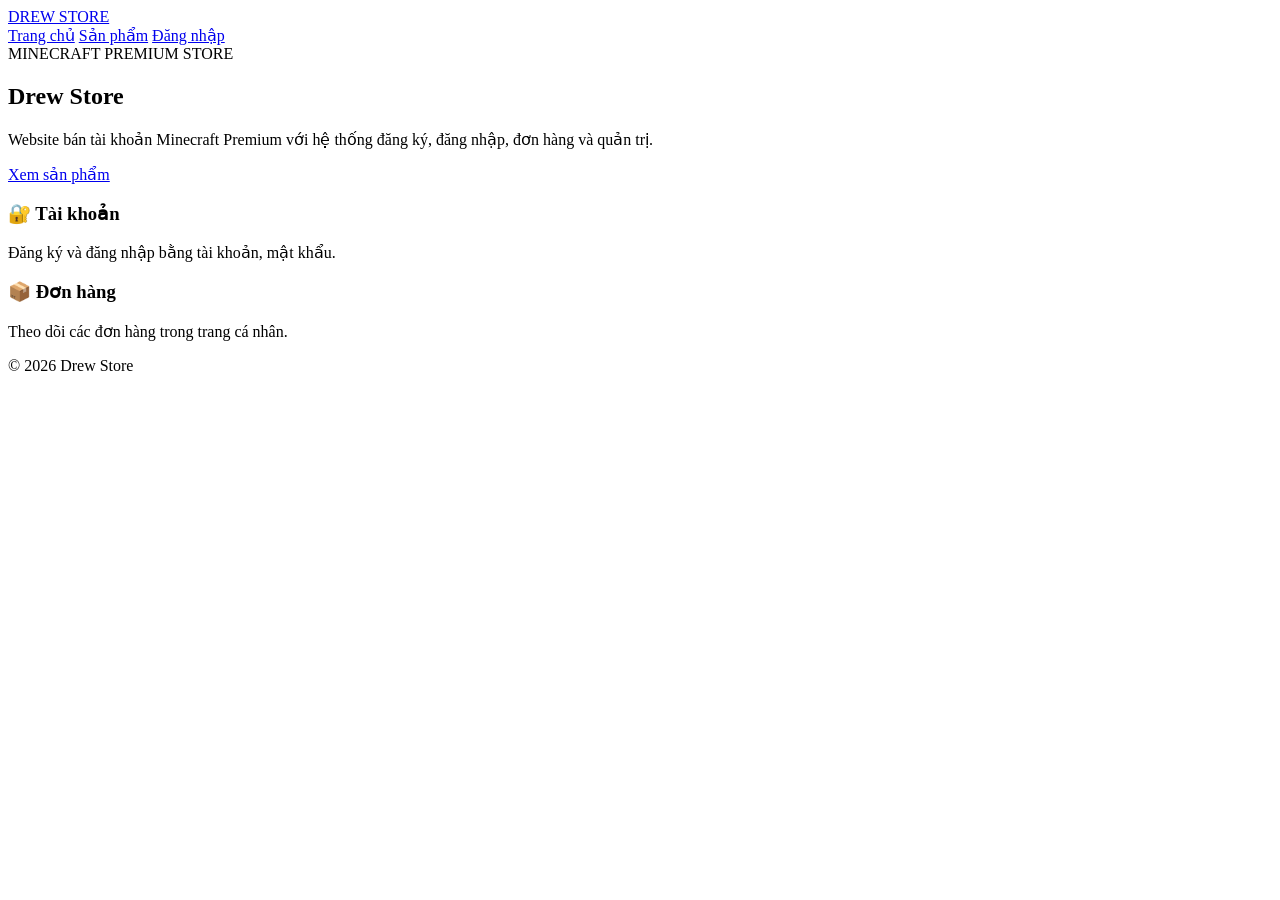
==== commit 419424aa: "Add files via upload" ====
--- a/index.html
+++ b/index.html
@@ -1,1110 +1,35 @@
-<!DOCTYPE html>
-<html lang="vi">
-<head>
-  <meta charset="UTF-8">
-  <meta name="viewport" content="width=device-width, initial-scale=1.0">
-  <meta name="description" content="Drew Store - Dịch vụ Minecraft uy tín, nhanh chóng và an toàn.">
-  <title>Drew Store | Gaming Profile</title>
-  <link rel="icon" type="image/png" href="logo.png">
-  <link rel="preconnect" href="https://fonts.googleapis.com">
-  <link rel="preconnect" href="https://fonts.gstatic.com" crossorigin>
-  <link href="https://fonts.googleapis.com/css2?family=Inter:wght@400;500;600;700;800&family=Orbitron:wght@600;700;800&display=swap" rel="stylesheet">
+<!doctype html><html lang="vi"><head>
+<meta charset="utf-8"><meta name="viewport" content="width=device-width,initial-scale=1">
+<title>Drew Store</title><link rel="stylesheet" href="./css/style.css">
+</head><body>
 
-  <style>
-    :root{
-      --bg:#060814;
-      --bg2:#0a1021;
-      --card:rgba(17,24,45,.76);
-      --line:rgba(255,255,255,.09);
-      --text:#f7f8ff;
-      --muted:#a9b2c9;
-      --purple:#805dff;
-      --cyan:#4ddcff;
-      --gold:#ffbd25;
-      --shadow:0 25px 70px rgba(0,0,0,.4);
-    }
+<header class="site-header">
+  <a class="brand" href="./index.html">DREW STORE</a>
+  <nav class="site-nav">
+    <a href="./index.html">Trang chủ</a>
+    <a href="./accounts.html">Sản phẩm</a>
+    <a data-admin-link href="./admin.html" hidden>Admin</a>
+    <a data-account-link href="./login.html">Đăng nhập</a>
+    <button data-logout class="link-button" hidden>Đăng xuất</button>
+  </nav>
+</header>
 
-    *{box-sizing:border-box;margin:0;padding:0}
-    html{scroll-behavior:smooth}
-    body{
-      min-height:100vh;
-      overflow-x:hidden;
-      font-family:"Inter",sans-serif;
-      color:var(--text);
-      background:
-        radial-gradient(circle at 10% 15%,rgba(128,93,255,.24),transparent 34%),
-        radial-gradient(circle at 90% 18%,rgba(77,220,255,.14),transparent 28%),
-        linear-gradient(135deg,#050711 0%,#0a1020 52%,#060913 100%);
-    }
-
-    body::before{
-      content:"";
-      position:fixed;
-      inset:0;
-      pointer-events:none;
-      opacity:.28;
-      background-image:
-        linear-gradient(rgba(255,255,255,.025) 1px,transparent 1px),
-        linear-gradient(90deg,rgba(255,255,255,.025) 1px,transparent 1px);
-      background-size:44px 44px;
-      mask-image:linear-gradient(to bottom,#000,transparent 95%);
-    }
-
-    a{text-decoration:none;color:inherit}
-    .container{width:min(1140px,calc(100% - 36px));margin-inline:auto}
-
-    .nav{
-      position:sticky;
-      top:0;
-      z-index:100;
-      backdrop-filter:blur(18px);
-      border-bottom:1px solid transparent;
-      transition:.25s ease;
-    }
-    .nav.scrolled{
-      background:rgba(5,8,18,.82);
-      border-color:var(--line);
-    }
-    .nav-inner{
-      height:74px;
-      display:flex;
-      align-items:center;
-      justify-content:space-between;
-      gap:24px;
-    }
-    .brand{
-      display:flex;
-      align-items:center;
-      gap:12px;
-      font-family:"Orbitron",sans-serif;
-      font-weight:800;
-      letter-spacing:.04em;
-    }
-    .brand img{
-      width:46px;
-      height:46px;
-      object-fit:cover;
-      border-radius:11px;
-      box-shadow:0 10px 26px rgba(255,189,37,.18);
-    }
-    .nav-links{
-      display:flex;
-      gap:30px;
-      color:var(--muted);
-      font-weight:700;
-      font-size:.94rem;
-    }
-    .nav-links a:hover{color:white}
-    .nav-btn,.btn{
-      display:inline-flex;
-      align-items:center;
-      justify-content:center;
-      gap:9px;
-      border:0;
-      border-radius:14px;
-      font-weight:800;
-      transition:.2s ease;
-    }
-    .nav-btn{
-      padding:12px 18px;
-      background:linear-gradient(135deg,var(--purple),#6846ea);
-      box-shadow:0 14px 30px rgba(128,93,255,.26);
-    }
-    .nav-btn:hover,.btn:hover{transform:translateY(-2px)}
-    .menu-btn{
-      display:none;
-      width:44px;
-      height:44px;
-      border:1px solid var(--line);
-      border-radius:12px;
-      color:white;
-      background:var(--card);
-      font-size:1.2rem;
-    }
-
-    .hero{
-      min-height:calc(100vh - 74px);
-      display:grid;
-      grid-template-columns:1.08fr .92fr;
-      align-items:center;
-      gap:58px;
-      padding:72px 0 86px;
-    }
-    .badge{
-      display:inline-flex;
-      align-items:center;
-      gap:9px;
-      padding:9px 14px;
-      margin-bottom:24px;
-      border:1px solid rgba(128,93,255,.34);
-      border-radius:999px;
-      color:#ded8ff;
-      background:rgba(128,93,255,.1);
-      font-weight:800;
-      font-size:.84rem;
-    }
-    .badge-dot{
-      width:8px;height:8px;border-radius:50%;
-      background:#36d58b;
-      box-shadow:0 0 0 6px rgba(54,213,139,.12);
-    }
-    h1{
-      font-family:"Orbitron",sans-serif;
-      font-size:clamp(3rem,6.4vw,6rem);
-      line-height:.97;
-      letter-spacing:-.055em;
-    }
-    .gradient{
-      color:transparent;
-      background:linear-gradient(100deg,#a88eff,#69e1ff 58%,#fff);
-      background-clip:text;
-      -webkit-background-clip:text;
-    }
-    .hero p{
-      max-width:650px;
-      margin-top:26px;
-      color:var(--muted);
-      line-height:1.8;
-      font-size:1.04rem;
-    }
-    .hero-actions{
-      display:flex;
-      flex-wrap:wrap;
-      gap:14px;
-      margin-top:32px;
-    }
-    .btn{
-      min-height:54px;
-      padding:0 23px;
-    }
-    .btn-primary{
-      background:linear-gradient(135deg,var(--purple),#6544e8);
-      box-shadow:0 16px 34px rgba(128,93,255,.25);
-    }
-    .btn-secondary{
-      border:1px solid var(--line);
-      background:rgba(255,255,255,.035);
-    }
-    .stats{
-      display:flex;
-      flex-wrap:wrap;
-      gap:34px;
-      margin-top:44px;
-    }
-    .stat strong{
-      display:block;
-      font-family:"Orbitron",sans-serif;
-      font-size:1.35rem;
-    }
-    .stat span{
-      display:block;
-      margin-top:5px;
-      color:var(--muted);
-      font-size:.84rem;
-    }
-
-    .profile-wrap{position:relative;display:grid;place-items:center}
-    .glow{
-      position:absolute;
-      width:430px;height:430px;border-radius:50%;
-      background:radial-gradient(circle,rgba(128,93,255,.26),rgba(77,220,255,.1) 50%,transparent 72%);
-      filter:blur(8px);
-      animation:pulse 4s ease-in-out infinite;
-    }
-    @keyframes pulse{50%{transform:scale(1.06);opacity:.75}}
-    .profile-card{
-      position:relative;
-      width:min(100%,395px);
-      padding:24px;
-      border:1px solid rgba(255,255,255,.13);
-      border-radius:28px;
-      background:
-        linear-gradient(160deg,rgba(255,255,255,.1),rgba(255,255,255,.025)),
-        rgba(10,16,29,.88);
-      box-shadow:var(--shadow);
-      backdrop-filter:blur(20px);
-      transform:rotate(1deg);
-    }
-    .logo-frame{
-      width:100%;
-      aspect-ratio:1;
-      overflow:hidden;
-      border:1px solid rgba(255,255,255,.12);
-      border-radius:22px;
-      background:#000;
-      box-shadow:inset 0 0 50px rgba(128,93,255,.13);
-    }
-    .logo-frame img{
-      width:100%;
-      height:100%;
-      display:block;
-      object-fit:cover;
-      object-position:center;
-    }
-    .profile-info{padding:20px 4px 2px}
-    .profile-row{
-      display:flex;
-      align-items:center;
-      justify-content:space-between;
-      gap:14px;
-    }
-    .profile-info h2{
-      font-family:"Orbitron",sans-serif;
-      font-size:1.35rem;
-    }
-    .verified{
-      width:27px;height:27px;
-      display:grid;place-items:center;
-      border-radius:50%;
-      color:#041219;
-      background:var(--cyan);
-      font-weight:900;
-    }
-    .profile-info p{
-      margin-top:8px;
-      color:var(--muted);
-      line-height:1.6;
-      font-size:.92rem;
-    }
-
-    section{padding:92px 0}
-    .section-head{max-width:700px;margin-bottom:38px}
-    .eyebrow{
-      color:var(--cyan);
-      font-size:.82rem;
-      font-weight:900;
-      letter-spacing:.16em;
-      text-transform:uppercase;
-    }
-    .section-title{
-      margin-top:12px;
-      font-family:"Orbitron",sans-serif;
-      font-size:clamp(2rem,4vw,3.2rem);
-      letter-spacing:-.04em;
-    }
-    .section-desc{
-      margin-top:15px;
-      color:var(--muted);
-      line-height:1.75;
-    }
-
-    .services{
-      display:grid;
-      grid-template-columns:repeat(3,1fr);
-      gap:18px;
-    }
-    .service{
-      min-height:235px;
-      padding:26px;
-      border:1px solid var(--line);
-      border-radius:21px;
-      background:var(--card);
-      box-shadow:0 16px 45px rgba(0,0,0,.14);
-      transition:.25s ease;
-    }
-    .service:hover{
-      transform:translateY(-7px);
-      border-color:rgba(128,93,255,.44);
-    }
-    .service-icon{
-      width:54px;height:54px;
-      display:grid;place-items:center;
-      border-radius:16px;
-      font-size:1.5rem;
-      background:linear-gradient(135deg,rgba(128,93,255,.27),rgba(77,220,255,.15));
-    }
-    .service h3{margin-top:22px;font-size:1.08rem}
-    .service p{margin-top:11px;color:var(--muted);line-height:1.7;font-size:.93rem}
-
-    .about-grid{
-      display:grid;
-      grid-template-columns:.95fr 1.05fr;
-      gap:26px;
-    }
-    .panel{
-      border:1px solid var(--line);
-      border-radius:24px;
-      background:var(--card);
-    }
-    .about-panel{padding:32px}
-    .checks{display:grid;gap:18px;margin-top:25px}
-    .check{display:flex;gap:14px}
-    .check-mark{
-      width:25px;height:25px;flex:0 0 auto;
-      display:grid;place-items:center;
-      border-radius:8px;
-      color:#04110a;
-      background:#35d286;
-      font-weight:900;
-    }
-    .check p{color:var(--muted);line-height:1.65;font-size:.92rem}
-    .reviews{display:grid;gap:15px;padding:20px}
-    .review{
-      padding:21px;
-      border:1px solid var(--line);
-      border-radius:17px;
-      background:rgba(255,255,255,.028);
-    }
-    .review-top{display:flex;justify-content:space-between;gap:15px}
-    .stars{color:#ffd26b;letter-spacing:.1em}
-    .review p{margin-top:11px;color:var(--muted);line-height:1.65;font-size:.9rem}
-
-    .cta{
-      padding:42px;
-      display:flex;
-      align-items:center;
-      justify-content:space-between;
-      gap:30px;
-      border:1px solid rgba(128,93,255,.28);
-      border-radius:28px;
-      background:
-        radial-gradient(circle at 92% 12%,rgba(77,220,255,.17),transparent 28%),
-        linear-gradient(135deg,rgba(128,93,255,.18),rgba(255,255,255,.035));
-      box-shadow:var(--shadow);
-    }
-    .cta h2{
-      font-family:"Orbitron",sans-serif;
-      font-size:clamp(1.7rem,4vw,2.8rem);
-    }
-    .cta p{margin-top:11px;color:var(--muted);line-height:1.6}
-
-    footer{
-      padding:35px 0 42px;
-      border-top:1px solid var(--line);
-      color:var(--muted);
-      font-size:.88rem;
-    }
-    .footer-inner{
-      display:flex;
-      align-items:center;
-      justify-content:space-between;
-      gap:20px;
-    }
-
-    .reveal{
-      opacity:0;
-      transform:translateY(24px);
-      transition:opacity .7s ease,transform .7s ease;
-    }
-    .reveal.show{opacity:1;transform:none}
-
-    @media(max-width:860px){
-      .nav-links{
-        position:fixed;
-        top:74px;
-        left:18px;
-        right:18px;
-        display:none;
-        flex-direction:column;
-        padding:20px;
-        border:1px solid var(--line);
-        border-radius:18px;
-        background:rgba(7,11,22,.97);
-        box-shadow:var(--shadow);
-      }
-      .nav-links.open{display:flex}
-      .nav-btn{display:none}
-      .menu-btn{display:grid;place-items:center}
-      .hero{grid-template-columns:1fr;text-align:center;padding-top:56px}
-      .hero p{margin-inline:auto}
-      .hero-actions,.stats{justify-content:center}
-      .profile-wrap{margin-top:20px}
-      .services{grid-template-columns:1fr 1fr}
-      .about-grid{grid-template-columns:1fr}
-      .cta{align-items:flex-start;flex-direction:column}
-    }
-
-    @media(max-width:560px){
-      .container{width:min(100% - 26px,1140px)}
-      h1{font-size:clamp(2.6rem,16vw,4rem)}
-      .hero-actions{flex-direction:column}
-      .btn{width:100%}
-      .services{grid-template-columns:1fr}
-      section{padding:72px 0}
-      .cta{padding:28px}
-      .footer-inner{flex-direction:column;text-align:center}
-      .glow{width:310px;height:310px}
-    }
-
-    /* ===== GIAI ĐOẠN 1: HIỆU ỨNG TRANG TRÍ ===== */
-
-    #particles{
-      position:fixed;
-      inset:0;
-      z-index:-1;
-      pointer-events:none;
-      overflow:hidden;
-    }
-
-    .particle{
-      position:absolute;
-      bottom:-30px;
-      width:4px;
-      height:4px;
-      border-radius:50%;
-      background:rgba(255,255,255,.8);
-      box-shadow:0 0 12px rgba(128,93,255,.9);
-      animation:particleRise linear infinite;
-      opacity:0;
-    }
-
-    @keyframes particleRise{
-      0%{
-        transform:translate3d(0,0,0) scale(.6);
-        opacity:0;
-      }
-      12%{opacity:.75}
-      80%{opacity:.45}
-      100%{
-        transform:translate3d(var(--drift),-115vh,0) scale(1.35);
-        opacity:0;
-      }
-    }
-
-    .brand img,
-    .logo-frame{
-      transition:transform .35s ease,filter .35s ease,box-shadow .35s ease;
-    }
-
-    .brand:hover img{
-      transform:rotate(-4deg) scale(1.08);
-      filter:drop-shadow(0 0 12px rgba(128,93,255,.7));
-    }
-
-    .logo-frame{
-      position:relative;
-      isolation:isolate;
-      box-shadow:
-        inset 0 0 50px rgba(128,93,255,.13),
-        0 0 0 1px rgba(255,255,255,.04),
-        0 0 38px rgba(128,93,255,.16);
-    }
-
-    .logo-frame::after{
-      content:"";
-      position:absolute;
-      inset:-35%;
-      z-index:2;
-      pointer-events:none;
-      background:linear-gradient(
-        115deg,
-        transparent 35%,
-        rgba(255,255,255,.18) 49%,
-        transparent 63%
-      );
-      transform:translateX(-70%) rotate(8deg);
-      transition:transform .75s ease;
-    }
-
-    .profile-card:hover .logo-frame::after{
-      transform:translateX(70%) rotate(8deg);
-    }
-
-    .profile-card:hover .logo-frame{
-      filter:drop-shadow(0 0 18px rgba(128,93,255,.45));
-    }
-
-    .profile-card{
-      transform-style:preserve-3d;
-      will-change:transform;
-      transition:transform .18s ease-out,box-shadow .25s ease;
-    }
-
-    .profile-card:hover{
-      box-shadow:
-        0 30px 80px rgba(0,0,0,.48),
-        0 0 38px rgba(128,93,255,.13);
-    }
-
-    .nav-btn,
-    .btn-primary{
-      position:relative;
-      overflow:hidden;
-      isolation:isolate;
-    }
-
-    .nav-btn::before,
-    .btn-primary::before{
-      content:"";
-      position:absolute;
-      top:-50%;
-      left:-70%;
-      width:44%;
-      height:200%;
-      z-index:-1;
-      background:linear-gradient(
-        90deg,
-        transparent,
-        rgba(255,255,255,.34),
-        transparent
-      );
-      transform:rotate(18deg);
-      transition:left .65s ease;
-    }
-
-    .nav-btn:hover::before,
-    .btn-primary:hover::before{
-      left:130%;
-    }
-
-    .nav-btn:hover,
-    .btn-primary:hover{
-      box-shadow:
-        0 18px 38px rgba(128,93,255,.36),
-        0 0 20px rgba(77,220,255,.13);
-    }
-
-    .cursor-glow{
-      position:fixed;
-      z-index:-1;
-      width:320px;
-      height:320px;
-      border-radius:50%;
-      pointer-events:none;
-      opacity:.22;
-      filter:blur(18px);
-      background:radial-gradient(circle,rgba(128,93,255,.7),transparent 68%);
-      transform:translate(-50%,-50%);
-      transition:opacity .2s ease;
-    }
-
-    @media(max-width:860px){
-      .profile-card{
-        transform:none !important;
-      }
-      .cursor-glow{
-        display:none;
-      }
-    }
-
-    @media(prefers-reduced-motion:reduce){
-      .particle,
-      .glow{
-        animation:none !important;
-      }
-      .profile-card,
-      .brand img,
-      .logo-frame,
-      .nav-btn,
-      .btn{
-        transition:none !important;
-      }
-    }
-
-    /* ===== GIAI ĐOẠN 2: CỬA HÀNG + ĐĂNG NHẬP ===== */
-    .nav-actions{display:flex;align-items:center;gap:10px}
-    .login-btn,.user-btn{
-      min-height:44px;padding:0 16px;border:1px solid var(--line);border-radius:13px;
-      color:#fff;background:rgba(255,255,255,.045);font:inherit;font-weight:800;
-      cursor:pointer;transition:.2s ease
-    }
-    .login-btn:hover,.user-btn:hover{transform:translateY(-2px);border-color:rgba(128,93,255,.55)}
-    .user-btn{display:none;align-items:center;gap:9px}
-    .user-avatar{width:27px;height:27px;border-radius:50%;object-fit:cover;background:#151a2d}
-    .service-link{display:block;cursor:pointer;color:inherit}
-    .service-link:focus-visible{outline:2px solid var(--cyan);outline-offset:4px;border-radius:21px}
-
-    .shop-toolbar{
-      display:flex;align-items:center;justify-content:space-between;gap:18px;
-      margin-bottom:24px
-    }
-    .shop-count{color:var(--muted);font-weight:700}
-    .products{
-      display:grid;grid-template-columns:repeat(3,1fr);gap:20px
-    }
-    .product{
-      position:relative;overflow:hidden;border:1px solid var(--line);border-radius:22px;
-      background:var(--card);transition:.25s ease
-    }
-    .product:hover{transform:translateY(-7px);border-color:rgba(128,93,255,.48)}
-    .product-cover{
-      min-height:170px;display:grid;place-items:center;
-      background:
-        radial-gradient(circle at 50% 35%,rgba(77,220,255,.18),transparent 36%),
-        linear-gradient(145deg,rgba(128,93,255,.24),rgba(8,13,27,.92));
-      font-size:4.4rem
-    }
-    .product-body{padding:22px}
-    .product-top{display:flex;justify-content:space-between;gap:12px;align-items:flex-start}
-    .product h3{font-size:1.05rem;line-height:1.45}
-    .status{
-      flex:0 0 auto;padding:7px 10px;border-radius:999px;font-size:.75rem;font-weight:900
-    }
-    .status.available{color:#9dffd0;background:rgba(53,210,134,.12);border:1px solid rgba(53,210,134,.25)}
-    .status.sold{color:#ffc2cb;background:rgba(255,82,111,.11);border:1px solid rgba(255,82,111,.23)}
-    .product-meta{display:grid;gap:8px;margin:17px 0;color:var(--muted);font-size:.88rem}
-    .product-price{font-family:"Orbitron",sans-serif;font-size:1.24rem;color:#fff}
-    .buy-btn{
-      width:100%;min-height:48px;border:0;border-radius:13px;color:#fff;
-      background:linear-gradient(135deg,var(--purple),#6544e8);font:inherit;font-weight:900;
-      cursor:pointer;transition:.2s ease
-    }
-    .buy-btn:hover{transform:translateY(-2px)}
-    .buy-btn:disabled{cursor:not-allowed;opacity:.42;transform:none}
-    .empty-note{
-      padding:24px;border:1px dashed rgba(255,255,255,.16);border-radius:18px;
-      color:var(--muted);text-align:center
-    }
-
-    .orders-grid,.log-list{display:grid;gap:15px}
-    .order-card,.log-item{
-      padding:20px;border:1px solid var(--line);border-radius:18px;background:var(--card)
-    }
-    .order-head,.log-head{display:flex;justify-content:space-between;gap:16px;align-items:center}
-    .order-card p,.log-item p{margin-top:8px;color:var(--muted);font-size:.9rem;line-height:1.6}
-    .verified-log{color:#78e8ff;font-size:.78rem;font-weight:900}
-
-    .modal{
-      position:fixed;inset:0;z-index:500;display:none;place-items:center;padding:18px;
-      background:rgba(2,4,12,.78);backdrop-filter:blur(10px)
-    }
-    .modal.open{display:grid}
-    .modal-card{
-      width:min(100%,480px);max-height:92vh;overflow:auto;padding:26px;
-      border:1px solid rgba(255,255,255,.14);border-radius:24px;background:#0d1325;
-      box-shadow:0 30px 90px rgba(0,0,0,.55)
-    }
-    .modal-head{display:flex;justify-content:space-between;gap:18px;align-items:center}
-    .modal-close{
-      width:38px;height:38px;border:1px solid var(--line);border-radius:11px;
-      color:#fff;background:rgba(255,255,255,.04);font-size:1.15rem;cursor:pointer
-    }
-    .modal-desc{margin:12px 0 20px;color:var(--muted);line-height:1.65}
-    .google-btn{
-      width:100%;min-height:52px;border:1px solid var(--line);border-radius:14px;
-      color:#fff;background:#fff0;font:inherit;font-weight:900;cursor:pointer
-    }
-    .field{display:grid;gap:8px;margin-top:16px}
-    .field label{font-size:.86rem;font-weight:800}
-    .field input{
-      width:100%;min-height:48px;padding:0 14px;border:1px solid var(--line);
-      border-radius:13px;color:#fff;background:rgba(255,255,255,.045);font:inherit;outline:none
-    }
-    .field input:focus{border-color:rgba(128,93,255,.7)}
-    .helper{margin-top:8px;color:var(--muted);font-size:.8rem;line-height:1.5}
-    .modal-actions{display:flex;gap:10px;margin-top:22px}
-    .modal-actions button{flex:1}
-    .secondary-action{
-      min-height:48px;border:1px solid var(--line);border-radius:13px;color:#fff;
-      background:rgba(255,255,255,.04);font:inherit;font-weight:900;cursor:pointer
-    }
-    .qr-placeholder{
-      min-height:220px;display:grid;place-items:center;margin:16px 0;border:1px dashed rgba(255,255,255,.18);
-      border-radius:18px;background:rgba(255,255,255,.025);text-align:center;color:var(--muted);padding:24px
-    }
-    .notice{
-      margin-top:16px;padding:14px;border:1px solid rgba(255,189,37,.24);border-radius:13px;
-      color:#ffe5a0;background:rgba(255,189,37,.08);font-size:.84rem;line-height:1.55
-    }
-
-    @media(max-width:960px){.products{grid-template-columns:1fr 1fr}}
-    @media(max-width:860px){
-      .nav-actions .nav-btn{display:none}
-      .login-btn,.user-btn{padding:0 12px}
-    }
-    @media(max-width:620px){
-      .products{grid-template-columns:1fr}
-      .shop-toolbar{align-items:flex-start;flex-direction:column}
-      .login-btn span,.user-btn .user-name{display:none}
-      .modal-actions{flex-direction:column}
-    }
-
-  </style>
-</head>
-
-<body>
-
-  <div id="particles" aria-hidden="true"></div>
-  <div class="cursor-glow" id="cursorGlow" aria-hidden="true"></div>
-
-  <nav class="nav" id="nav">
-    <div class="container nav-inner">
-      <a class="brand" href="#home">
-        <img src="logo.png" alt="Drew Store">
-        <span>DREW STORE</span>
-      </a>
-
-      <div class="nav-links" id="navLinks">
-        <a href="#home">Trang chủ</a>
-        <a href="#services">Dịch vụ</a>
-        <a href="accounts.html">Tài khoản game</a>
-        <a href="#transaction-log">Log giao dịch</a>
-        <a href="#about">Giới thiệu</a>
-        <a href="#contact">Liên hệ</a>
-      </div>
-
-      <div class="nav-actions">
-        <button class="login-btn" id="loginBtn" type="button">🔐 <span>Đăng nhập Google</span></button>
-        <button class="user-btn" id="userBtn" type="button">
-          <img class="user-avatar" id="userAvatar" alt="">
-          <span class="user-name" id="userName">Tài khoản</span>
-        </button>
-        <a class="nav-btn" href="https://discord.gg/drewstore" target="_blank" rel="noopener">Discord</a>
-        <button class="menu-btn" id="menuBtn" aria-label="Mở menu">☰</button>
-      </div>
+<main>
+  <section class="hero container">
+    <div>
+      <span class="eyebrow">MINECRAFT PREMIUM STORE</span>
+      <h1>Drew Store</h1>
+      <p>Website bán tài khoản Minecraft Premium với hệ thống đăng ký, đăng nhập, đơn hàng và quản trị.</p>
+      <a class="primary-button" href="./accounts.html">Xem sản phẩm</a>
     </div>
-  </nav>
-
-  <main>
-    <section class="container hero" id="home">
-      <div class="reveal">
-        <div class="badge"><span class="badge-dot"></span>Đang hoạt động và hỗ trợ khách hàng</div>
-        <h1>Nâng tầm trải nghiệm cùng <span class="gradient">Drew Store</span></h1>
-        <p>Cửa hàng dịch vụ Minecraft chuyên nghiệp, nhanh chóng và an toàn. Drew Store luôn đặt trải nghiệm, uy tín và quyền lợi khách hàng lên hàng đầu.</p>
-
-        <div class="hero-actions">
-          <a class="btn btn-primary" href="#services">Khám phá dịch vụ →</a>
-          <a class="btn btn-secondary" href="#contact">Liên hệ ngay</a>
-        </div>
-
-        <div class="stats">
-          <div class="stat"><strong>500+</strong><span>Khách hàng</span></div>
-          <div class="stat"><strong>1.000+</strong><span>Giao dịch</span></div>
-          <div class="stat"><strong>24/7</strong><span>Hỗ trợ</span></div>
-        </div>
-      </div>
-
-      <div class="profile-wrap reveal">
-        <div class="glow"></div>
-        <article class="profile-card">
-          <div class="logo-frame">
-            <img src="logo.png" alt="Logo Drew Store">
-          </div>
-
-          <div class="profile-info">
-            <div class="profile-row">
-              <h2>Drew Store</h2>
-              <span class="verified">✓</span>
-            </div>
-            <p>Gaming Store • Minecraft Services • Trusted Seller</p>
-          </div>
-        </article>
-      </div>
-    </section>
-
-    <section id="services">
-      <div class="container">
-        <div class="section-head reveal">
-          <span class="eyebrow">Dịch vụ nổi bật</span>
-          <h2 class="section-title">Mọi thứ bạn cần trong một cửa hàng</h2>
-          <p class="section-desc">Các dịch vụ dành cho người chơi Minecraft, cộng đồng Discord và khách hàng cần giao dịch nhanh, rõ ràng.</p>
-        </div>
-
-        <div class="services">
-          <article class="service reveal"><div class="service-icon">💎</div><h3>Vật phẩm Minecraft</h3><p>Mua bán vật phẩm, tiền tệ và tài nguyên trong server với quy trình nhanh chóng.</p></article>
-          <article class="service reveal"><div class="service-icon">⚡</div><h3>Giao dịch tự động</h3><p>Hệ thống xử lý đơn hàng thuận tiện, giúp khách hàng nhận sản phẩm nhanh hơn.</p></article>
-          <article class="service reveal"><div class="service-icon">🛡️</div><h3>An toàn và uy tín</h3><p>Thông tin rõ ràng, hỗ trợ minh bạch và luôn ưu tiên quyền lợi của khách hàng.</p></article>
-          <a class="service service-link reveal" href="accounts.html"><div class="service-icon">🎮</div><h3>Tài khoản Game</h3><p>Bấm vào đây để xem danh sách tài khoản Minecraft Premium đang được mở bán.</p></a>
-          <article class="service reveal"><div class="service-icon">🤖</div><h3>Discord Bot</h3><p>Thiết kế bot quản lý, bán hàng và hỗ trợ cộng đồng Discord cho server của bạn.</p></article>
-          <article class="service reveal"><div class="service-icon">💬</div><h3>Hỗ trợ 24/7</h3><p>Giải đáp thắc mắc, xử lý đơn hàng và hỗ trợ sự cố nhanh chóng qua Discord.</p></article>
-        </div>
-      </div>
-    </section>
-
-
-    <section id="my-orders">
-      <div class="container">
-        <div class="section-head reveal">
-          <span class="eyebrow">Khu vực riêng tư</span>
-          <h2 class="section-title">Đơn hàng của tôi</h2>
-          <p class="section-desc">Đăng nhập Google để xem các sản phẩm đã mua. Mật khẩu, email bảo mật, Secret Key và Recovery Code không bao giờ hiển thị công khai.</p>
-        </div>
-        <div class="orders-grid reveal" id="ordersGrid">
-          <div class="empty-note">Bạn chưa đăng nhập hoặc chưa có đơn hàng.</div>
-        </div>
-      </div>
-    </section>
-
-    <section id="transaction-log">
-      <div class="container">
-        <div class="section-head reveal">
-          <span class="eyebrow">Minh bạch giao dịch</span>
-          <h2 class="section-title">Log mua hàng gần đây</h2>
-          <p class="section-desc">Log công khai chỉ hiển thị nickname, tên sản phẩm và trạng thái đã xác minh. Gmail và thông tin tài khoản game luôn được ẩn.</p>
-        </div>
-        <div class="log-list reveal" id="publicLog">
-          <article class="log-item">
-            <div class="log-head"><strong>MinhCraft đã mua Minecraft Premium #003</strong><span class="verified-log">✓ ĐÃ XÁC MINH</span></div>
-            <p>300.000đ • Đã thanh toán và giao tài khoản • 21/07/2026 20:35</p>
-          </article>
-          <article class="log-item">
-            <div class="log-head"><strong>PlayerVN đã mua Minecraft Premium #010</strong><span class="verified-log">✓ ĐÃ XÁC MINH</span></div>
-            <p>420.000đ • Đã thanh toán và giao tài khoản • 20/07/2026 15:12</p>
-          </article>
-        </div>
-      </div>
-    </section>
-
-    <section id="about">
-      <div class="container about-grid">
-        <article class="panel about-panel reveal">
-          <span class="eyebrow">Về Drew Store</span>
-          <h2 class="section-title">Uy tín tạo nên thương hiệu</h2>
-          <p class="section-desc">Drew Store hướng đến một cộng đồng mua bán game minh bạch, thân thiện và chuyên nghiệp.</p>
-          <div class="checks">
-            <div class="check"><span class="check-mark">✓</span><p>Quy trình giao dịch rõ ràng, dễ hiểu và thuận tiện.</p></div>
-            <div class="check"><span class="check-mark">✓</span><p>Hỗ trợ khách hàng trước, trong và sau khi mua sản phẩm.</p></div>
-            <div class="check"><span class="check-mark">✓</span><p>Luôn cập nhật dịch vụ mới theo nhu cầu của cộng đồng.</p></div>
-          </div>
-        </article>
-
-        <div class="panel reviews reveal">
-          <article class="review"><div class="review-top"><strong>Khách hàng #01</strong><span class="stars">★★★★★</span></div><p>Shop hỗ trợ rất nhanh, giao dịch gọn và sản phẩm đúng như mô tả.</p></article>
-          <article class="review"><div class="review-top"><strong>Khách hàng #02</strong><span class="stars">★★★★★</span></div><p>Mình đã mua nhiều lần và luôn nhận được hỗ trợ nhiệt tình từ Drew Store.</p></article>
-          <article class="review"><div class="review-top"><strong>Khách hàng #03</strong><span class="stars">★★★★★</span></div><p>Website đẹp, thao tác dễ và tốc độ xử lý đơn hàng rất ổn.</p></article>
-        </div>
-      </div>
-    </section>
-
-    <section id="contact">
-      <div class="container">
-        <div class="cta reveal">
-          <div>
-            <span class="eyebrow">Bắt đầu ngay</span>
-            <h2>Sẵn sàng trải nghiệm Drew Store?</h2>
-            <p>Tham gia Discord để xem sản phẩm, nhận hỗ trợ và cập nhật ưu đãi mới nhất.</p>
-          </div>
-          <a class="btn btn-primary" href="https://discord.gg/drewstore" target="_blank" rel="noopener">Mở Discord →</a>
-        </div>
-      </div>
-    </section>
-  </main>
-
-  <footer>
-    <div class="container footer-inner">
-      <p>© <span id="year"></span> Drew Store. All rights reserved.</p>
-      <p>Made for Drew Store</p>
+  </section>
+  <section class="section container">
+    <div class="grid">
+      <article class="card"><h3>🔐 Tài khoản</h3><p class="muted">Đăng ký và đăng nhập bằng tài khoản, mật khẩu.</p></article>
+      <article class="card"><h3>📦 Đơn hàng</h3><p class="muted">Theo dõi các đơn hàng trong trang cá nhân.</p></article>
     </div>
-  </footer>
-
-  <div class="modal" id="loginModal" role="dialog" aria-modal="true" aria-labelledby="loginTitle">
-    <div class="modal-card">
-      <div class="modal-head">
-        <h2 id="loginTitle">Đăng nhập Drew Store</h2>
-        <button class="modal-close" type="button" data-close-modal>✕</button>
-      </div>
-      <p class="modal-desc">Đăng nhập Google để mua hàng, đặt nickname và xem đơn hàng của bạn.</p>
-      <button class="google-btn" id="googleLoginBtn" type="button">G&nbsp; Đăng nhập bằng Google</button>
-      <div class="notice">Bản này đã hoàn thiện giao diện và luồng thử nghiệm. Đăng nhập Google thật sẽ hoạt động sau khi thêm Firebase Config.</div>
-    </div>
-  </div>
-
-  <div class="modal" id="nicknameModal" role="dialog" aria-modal="true" aria-labelledby="nicknameTitle">
-    <div class="modal-card">
-      <div class="modal-head">
-        <h2 id="nicknameTitle">Đặt tên hiển thị</h2>
-      </div>
-      <p class="modal-desc">Tên này sẽ xuất hiện trong log mua hàng công khai thay cho Gmail.</p>
-      <div class="field">
-        <label for="nicknameInput">Nickname</label>
-        <input id="nicknameInput" maxlength="20" placeholder="Ví dụ: DrewVN">
-      </div>
-      <p class="helper">Từ 3–20 ký tự; chỉ dùng chữ, số và dấu gạch dưới.</p>
-      <div class="modal-actions">
-        <button class="buy-btn" id="saveNicknameBtn" type="button">Lưu nickname</button>
-      </div>
-    </div>
-  </div>
-
-  <div class="modal" id="paymentModal" role="dialog" aria-modal="true" aria-labelledby="paymentTitle">
-    <div class="modal-card">
-      <div class="modal-head">
-        <h2 id="paymentTitle">Thanh toán ZaloPay</h2>
-        <button class="modal-close" type="button" data-close-modal>✕</button>
-      </div>
-      <p class="modal-desc" id="paymentProduct">Sản phẩm</p>
-      <div class="qr-placeholder">
-        <div>
-          <div style="font-size:3rem;margin-bottom:10px">▦</div>
-          <strong>QR ZaloPay sẽ xuất hiện tại đây</strong>
-          <p style="margin-top:8px">Cần kết nối backend và tài khoản ZaloPay Merchant để tạo QR thật.</p>
-        </div>
-      </div>
-      <div class="notice">Website sẽ không tự giao tài khoản dựa trên nút bấm. Chỉ callback đã xác minh từ ZaloPay mới được phép đánh dấu đơn là đã thanh toán.</div>
-    </div>
-  </div>
-
-  <div class="modal" id="profileModal" role="dialog" aria-modal="true" aria-labelledby="profileTitle">
-    <div class="modal-card">
-      <div class="modal-head">
-        <h2 id="profileTitle">Tài khoản của bạn</h2>
-        <button class="modal-close" type="button" data-close-modal>✕</button>
-      </div>
-      <p class="modal-desc" id="profileText"></p>
-      <div class="modal-actions">
-        <a class="btn btn-secondary" href="#my-orders" data-close-modal>Xem đơn hàng</a>
-        <button class="secondary-action" id="logoutBtn" type="button">Đăng xuất</button>
-      </div>
-    </div>
-  </div>
-
-  <script>
-    const nav = document.getElementById("nav");
-    const menuBtn = document.getElementById("menuBtn");
-    const navLinks = document.getElementById("navLinks");
-
-    window.addEventListener("scroll", () => {
-      nav.classList.toggle("scrolled", window.scrollY > 14);
-    });
-
-    menuBtn.addEventListener("click", () => {
-      navLinks.classList.toggle("open");
-      menuBtn.textContent = navLinks.classList.contains("open") ? "✕" : "☰";
-    });
-
-    document.querySelectorAll(".nav-links a").forEach(link => {
-      link.addEventListener("click", () => {
-        navLinks.classList.remove("open");
-        menuBtn.textContent = "☰";
-      });
-    });
-
-    const observer = new IntersectionObserver(entries => {
-      entries.forEach(entry => {
-        if (entry.isIntersecting) {
-          entry.target.classList.add("show");
-          observer.unobserve(entry.target);
-        }
-      });
-    }, { threshold: 0.12 });
-
-    document.querySelectorAll(".reveal").forEach(el => observer.observe(el));
-    document.getElementById("year").textContent = new Date().getFullYear();
-
-    // Giai đoạn 1: hạt sáng nền
-    const particles = document.getElementById("particles");
-    const particleCount = window.innerWidth < 600 ? 18 : 34;
-
-    for(let i = 0; i < particleCount; i++){
-      const particle = document.createElement("span");
-      particle.className = "particle";
-      const size = (Math.random() * 3 + 2).toFixed(1);
-      particle.style.width = `${size}px`;
-      particle.style.height = `${size}px`;
-      particle.style.left = `${Math.random() * 100}%`;
-      particle.style.setProperty("--drift", `${Math.random() * 180 - 90}px`);
-      particle.style.animationDuration = `${Math.random() * 10 + 10}s`;
-      particle.style.animationDelay = `${Math.random() * -18}s`;
-      particles.appendChild(particle);
-    }
-
-    // Ánh sáng nhẹ đi theo chuột
-    const cursorGlow = document.getElementById("cursorGlow");
-    window.addEventListener("pointermove", event => {
-      if(window.innerWidth > 860){
-        cursorGlow.style.left = `${event.clientX}px`;
-        cursorGlow.style.top = `${event.clientY}px`;
-      }
-    });
-
-    // Card profile nghiêng nhẹ theo vị trí chuột
-    const profileCard = document.querySelector(".profile-card");
-    if(profileCard){
-      profileCard.addEventListener("pointermove", event => {
-        if(window.innerWidth <= 860) return;
-        const rect = profileCard.getBoundingClientRect();
-        const x = (event.clientX - rect.left) / rect.width;
-        const y = (event.clientY - rect.top) / rect.height;
-        const rotateY = (x - .5) * 9;
-        const rotateX = (.5 - y) * 9;
-        profileCard.style.transform =
-          `perspective(950px) rotateX(${rotateX}deg) rotateY(${rotateY}deg) translateY(-4px)`;
-      });
-
-      profileCard.addEventListener("pointerleave", () => {
-        profileCard.style.transform =
-          window.innerWidth > 860 ? "perspective(950px) rotateX(0deg) rotateY(0deg) rotate(1deg)" : "none";
-      });
-    }
-
-    // ===== GIAI ĐOẠN 2: LUỒNG CỬA HÀNG (DEMO FRONTEND) =====
-    const loginBtn = document.getElementById("loginBtn");
-    const userBtn = document.getElementById("userBtn");
-    const userName = document.getElementById("userName");
-    const userAvatar = document.getElementById("userAvatar");
-    const loginModal = document.getElementById("loginModal");
-    const nicknameModal = document.getElementById("nicknameModal");
-    const paymentModal = document.getElementById("paymentModal");
-    const profileModal = document.getElementById("profileModal");
-    const googleLoginBtn = document.getElementById("googleLoginBtn");
-    const nicknameInput = document.getElementById("nicknameInput");
-    const saveNicknameBtn = document.getElementById("saveNicknameBtn");
-    const logoutBtn = document.getElementById("logoutBtn");
-    const profileText = document.getElementById("profileText");
-    const paymentProduct = document.getElementById("paymentProduct");
-
-    let currentUser = null;
-
-    function openModal(modal){ modal.classList.add("open"); }
-    function closeModal(modal){ modal.classList.remove("open"); }
-
-    document.querySelectorAll("[data-close-modal]").forEach(button => {
-      button.addEventListener("click", () => {
-        document.querySelectorAll(".modal.open").forEach(closeModal);
-      });
-    });
-
-    document.querySelectorAll(".modal").forEach(modal => {
-      modal.addEventListener("click", event => {
-        if(event.target === modal) closeModal(modal);
-      });
-    });
-
-    loginBtn.addEventListener("click", () => openModal(loginModal));
-
-    // Tài khoản demo giúp kiểm tra giao diện trước khi gắn Firebase.
-    googleLoginBtn.addEventListener("click", () => {
-      closeModal(loginModal);
-      currentUser = {
-        uid: "demo-user",
-        email: "demo@gmail.com",
-        photoURL: "logo.png",
-        nickname: ""
-      };
-      openModal(nicknameModal);
-      nicknameInput.focus();
-    });
-
-    saveNicknameBtn.addEventListener("click", () => {
-      const nickname = nicknameInput.value.trim();
-      if(!/^[A-Za-z0-9_]{3,20}$/.test(nickname)){
-        alert("Nickname phải có 3–20 ký tự và chỉ gồm chữ, số hoặc dấu _.");
-        return;
-      }
-      currentUser.nickname = nickname;
-      userName.textContent = nickname;
-      userAvatar.src = currentUser.photoURL;
-      loginBtn.style.display = "none";
-      userBtn.style.display = "inline-flex";
-      closeModal(nicknameModal);
-    });
-
-    userBtn.addEventListener("click", () => {
-      profileText.textContent = `Nickname: ${currentUser.nickname} • Gmail được bảo mật`;
-      openModal(profileModal);
-    });
-
-    logoutBtn.addEventListener("click", () => {
-      currentUser = null;
-      userBtn.style.display = "none";
-      loginBtn.style.display = "inline-flex";
-      closeModal(profileModal);
-    });
-
-    document.querySelectorAll(".buy-btn:not(:disabled)").forEach(button => {
-      button.addEventListener("click", () => {
-        if(!currentUser){
-          openModal(loginModal);
-          return;
-        }
-        const product = button.closest(".product");
-        const name = product.dataset.productName;
-        const price = Number(product.dataset.price).toLocaleString("vi-VN");
-        paymentProduct.textContent = `${name} • ${price}đ`;
-        openModal(paymentModal);
-      });
-    });
-
-  </script>
-</body>
-</html>
+  </section>
+</main>
+<footer>© 2026 Drew Store</footer>
+<script type="module">import { initHeader } from "./js/ui.js"; initHeader();</script>
+</body></html>
